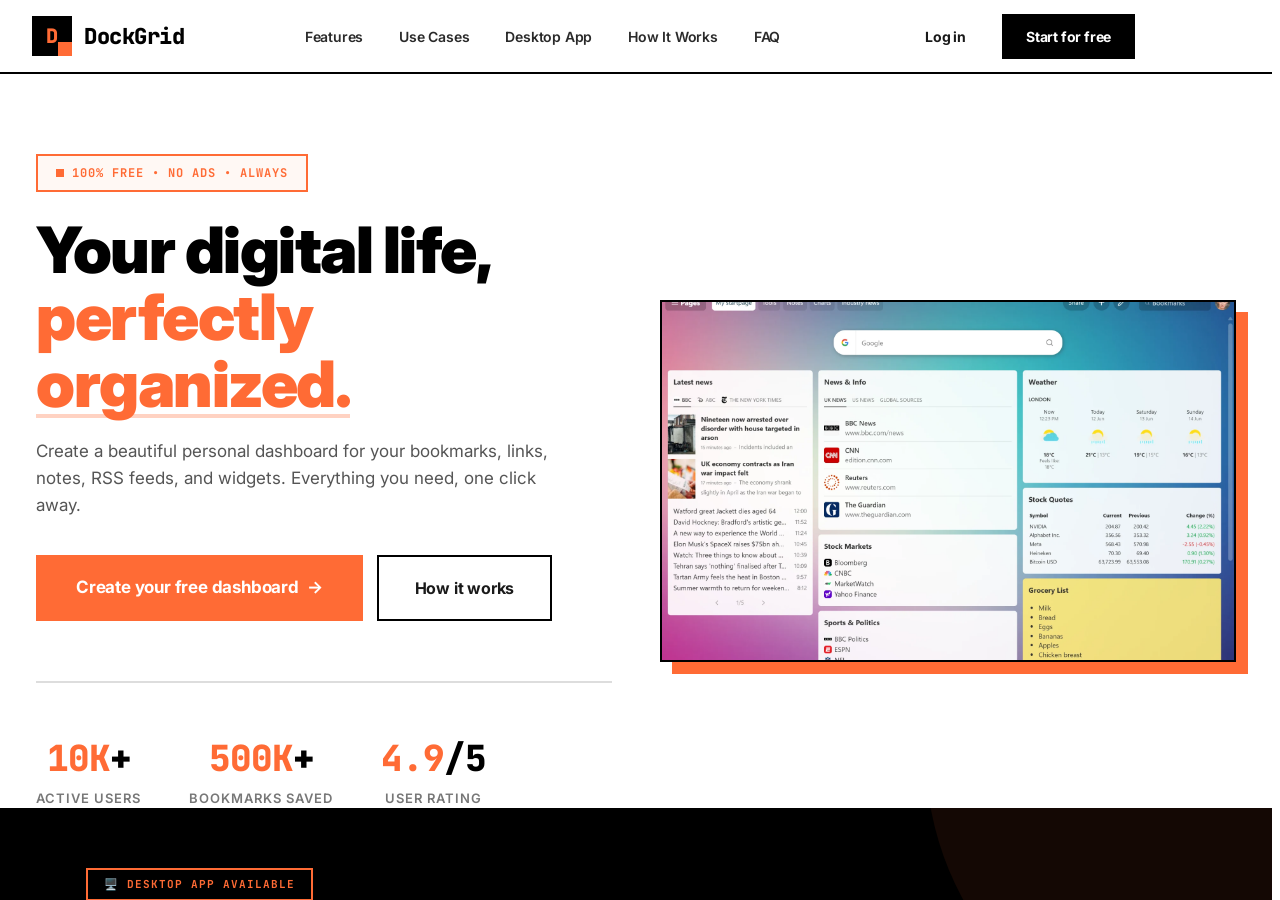
==== index.html @ c38bb8df "Create index.html" ====
<!DOCTYPE html>
<html class="history no-mobile no-touch-api no-touch can-hover fine-pointer device-type-mouse clipboard browser-chrome is-marketing-page" id="dockgrid" lang="en" style="--marketing-header-offset: 81px;">
<head>
    <meta charset="utf-8">
    <meta content="width=device-width, initial-scale=1, minimum-scale=1, maximum-scale=1, user-scalable=no" name="viewport">
    
    <!-- Primary Meta Tags -->
    <title>DockGrid - Personal Dashboard & Bookmark Manager | Your Digital Command Center</title>
    <meta name="title" content="DockGrid - Personal Dashboard & Bookmark Manager | Your Digital Command Center">
    <meta name="description" content="DockGrid helps you organize bookmarks, links, notes, RSS feeds, and widgets into a beautiful personal dashboard. Available on Web & Desktop. Your digital life, perfectly organized and always one click away.">
    <meta name="author" content="PIReactive">
    <meta name="keywords" content="start page, bookmark manager, new tab page, personal dashboard, link organizer, notes, RSS reader, widgets, productivity tools, browser homepage, desktop app, offline dashboard">
    <meta name="robots" content="index, follow">
    <meta name="language" content="English">
    <meta name="revisit-after" content="7 days">
    <meta name="generator" content="DockGrid by PIReactive">
    <link rel="canonical" href="https://dockgrid.app/">
    
    <!-- Open Graph / Facebook -->
    <meta property="og:type" content="website">
    <meta property="og:url" content="https://dockgrid.app/">
    <meta property="og:title" content="DockGrid - Personal Dashboard & Bookmark Manager">
    <meta property="og:description" content="Organize bookmarks, links, notes, and widgets into a beautiful personal dashboard. Available on Web & Desktop.">
    <meta property="og:image" content="assets/images/hero.webp">
    <meta property="og:image:width" content="1200">
    <meta property="og:image:height" content="630">
    <meta property="og:image:alt" content="DockGrid personalized dashboard with organized bookmarks, widgets, feeds, and notes">
    <meta property="og:locale" content="en_US">
    <meta property="og:site_name" content="DockGrid">
    
    <!-- Twitter -->
    <meta property="twitter:card" content="summary_large_image">
    <meta property="twitter:url" content="https://dockgrid.app/">
    <meta property="twitter:title" content="DockGrid - Personal Dashboard & Bookmark Manager">
    <meta property="twitter:description" content="Organize bookmarks, links, notes, and widgets into a beautiful personal dashboard. Available on Web & Desktop.">
    <meta property="twitter:image" content="assets/images/hero.webp">
    <meta property="twitter:image:alt" content="DockGrid personalized dashboard with organized bookmarks, widgets, feeds, and notes">
    <meta name="twitter:site" content="@dockgrid">
    <meta name="twitter:creator" content="@dockgrid">
    
    <!-- Favicon -->
    <link rel="icon" type="image/svg+xml" href="data:image/svg+xml,<svg xmlns='http://www.w3.org/2000/svg' viewBox='0 0 32 32'><rect width='32' height='32' rx='4' fill='%23ff6b35'/><text x='50%25' y='55%25' dominant-baseline='middle' text-anchor='middle' fill='white' font-size='18' font-weight='bold' font-family='system-ui'>D</text></svg>">
    <link rel="apple-touch-icon" sizes="180x180" href="data:image/svg+xml,<svg xmlns='http://www.w3.org/2000/svg' viewBox='0 0 180 180'><rect width='180' height='180' rx='24' fill='%23ff6b35'/><text x='50%25' y='55%25' dominant-baseline='middle' text-anchor='middle' fill='white' font-size='90' font-weight='bold' font-family='system-ui'>D</text></svg>">
    
    <!-- Theme Color -->
    <meta name="theme-color" content="#ff6b35">
    <meta name="msapplication-TileColor" content="#ff6b35">
    <meta name="application-name" content="DockGrid">
    
    <!-- Schema.org structured data -->
    <script type="application/ld+json">
    [
        {
            "@context": "https://schema.org",
            "@type": "Organization",
            "name": "DockGrid",
            "alternateName": "DockGrid App",
            "url": "https://dockgrid.app",
            "logo": "https://dockgrid.app/assets/images/logo.png",
            "description": "Personal dashboard and bookmark manager for organizing your digital life. Available on Web & Desktop.",
            "email": "hello@dockgrid.app",
            "founder": {
                "@type": "Person",
                "name": "PIReactive"
            },
            "sameAs": [
                "https://twitter.com/dockgrid",
                "https://facebook.com/dockgrid",
                "https://linkedin.com/company/dockgrid"
            ]
        },
        {
            "@context": "https://schema.org",
            "@type": "WebSite",
            "name": "DockGrid",
            "url": "https://dockgrid.app",
            "description": "Organize bookmarks, links, notes, and widgets into a beautiful personal dashboard.",
            "potentialAction": {
                "@type": "SearchAction",
                "target": "https://dockgrid.app/search?q={search_term_string}",
                "query-input": "required name=search_term_string"
            }
        },
        {
            "@context": "https://schema.org",
            "@type": "SoftwareApplication",
            "name": "DockGrid",
            "applicationCategory": "BrowserApplication",
            "operatingSystem": "Web, Windows, macOS, Linux",
            "description": "Personal dashboard and bookmark manager - Web & Desktop",
            "offers": {
                "@type": "Offer",
                "price": "0",
                "priceCurrency": "USD"
            }
        }
    ]
    </script>

    <style>
        /* ===== FONTS ===== */
        @import url('https://fonts.googleapis.com/css2?family=Inter:wght@300;400;500;600;700;800;900&family=JetBrains+Mono:wght@400;500;600;700&display=swap');

        /* ===== CSS RESET & VARIABLES ===== */
        *, *::before, *::after { box-sizing: border-box; margin: 0; padding: 0; }
        
        :root {
            --orange-500: #ff6b35;
            --orange-600: #e85d2c;
            --orange-700: #d44f20;
            --orange-400: #ff8c5a;
            --orange-300: #ffb088;
            --orange-100: #fff0e8;
            --orange-50: #fff8f4;
            --black-100: #000000;
            --black-90: #0a0a0a;
            --black-80: #1a1a1a;
            --black-70: #2a2a2a;
            --black-60: #3a3a3a;
            --black-50: #555555;
            --black-40: #777777;
            --black-30: #999999;
            --black-20: #bbbbbb;
            --black-10: #dddddd;
            --black-5: #f0f0f0;
            --white: #ffffff;
            --white-alpha-10: rgba(255,255,255,0.1);
            --white-alpha-50: rgba(255,255,255,0.5);
            --white-alpha-70: rgba(255,255,255,0.7);
            --white-alpha-80: rgba(255,255,255,0.8);
            --text-primary: #0a0a0a;
            --text-secondary: #555555;
            --text-tertiary: #777777;
            --bg-primary: #ffffff;
            --bg-secondary: #fafafa;
            --bg-warm: #fff8f4;
            --border-color: #e8e8e8;
            --shadow-sm: 0 1px 3px rgba(0,0,0,0.08);
            --shadow-md: 0 4px 16px rgba(0,0,0,0.1);
            --shadow-lg: 0 8px 32px rgba(0,0,0,0.12);
            --shadow-xl: 0 16px 48px rgba(0,0,0,0.15);
            --radius-sm: 0px;
            --radius-md: 0px;
            --radius-lg: 0px;
            --radius-xl: 0px;
            --font-sans: 'Inter', -apple-system, BlinkMacSystemFont, 'Segoe UI', system-ui, sans-serif;
            --font-mono: 'JetBrains Mono', 'SF Mono', 'Fira Code', monospace;
        }

        html {
            font-family: var(--font-sans);
            font-size: 16px;
            height: 100%;
            overflow: hidden;
            line-height: 1.5;
            -webkit-text-size-adjust: 100%;
            scroll-behavior: smooth;
            -webkit-font-smoothing: antialiased;
            -moz-osx-font-smoothing: grayscale;
        }

        body {
            height: 100%;
            overflow: hidden;
            background-color: var(--bg-primary);
            color: var(--text-primary);
        }

        a { text-decoration: none; cursor: pointer; color: inherit; }
        ul { list-style: none; padding: 0; }
        img { border-style: none; max-width: 100%; display: block; }
        button { cursor: pointer; font-family: inherit; border: none; }
        input { font-family: inherit; }

        /* ===== LAYOUT ===== */
        .app {
            height: 100%;
            min-height: 100%;
        }

        .app__background {
            position: fixed;
            top: 0; right: 0; bottom: 0; left: 0;
            z-index: 0;
            background-color: var(--bg-primary);
        }

        .app__main-layout {
            position: relative;
            height: 100vh;
            height: 100dvh;
            overflow-x: clip;
            overflow-y: auto;
            scrollbar-gutter: stable;
            z-index: 1;
        }

        .marketing-layout {
            display: flex;
            flex-direction: column;
            min-height: 100vh;
            min-height: 100dvh;
            width: 100%;
            max-width: 100vw;
            overflow-x: clip;
        }

        .marketing-layout__content {
            flex: 1;
        }

        /* ===== CUSTOM SCROLLBAR ===== */
        ::-webkit-scrollbar { width: 8px; }
        ::-webkit-scrollbar-track { background: transparent; }
        ::-webkit-scrollbar-thumb { background: #ccc; border-radius: 4px; }
        ::-webkit-scrollbar-thumb:hover { background: #999; }

        /* ===== SKIP LINK ===== */
        .skip-link {
            position: absolute;
            top: -100%;
            left: 50%;
            transform: translateX(-50%);
            z-index: 10000;
            padding: 14px 28px;
            background-color: var(--black-100);
            color: var(--white);
            font-weight: 600;
            font-size: 14px;
            text-decoration: none;
            transition: top 200ms ease-out;
        }
        .skip-link:focus { top: 0; outline: 3px solid var(--orange-500); outline-offset: 2px; }

        /* ===== HEADER ===== */
        .header {
            position: sticky;
            top: 0;
            z-index: 100;
            background-color: rgba(255,255,255,0.95);
            backdrop-filter: blur(20px);
            -webkit-backdrop-filter: blur(20px);
            border-bottom: 2px solid var(--black-100);
        }

        .header__container {
            display: flex;
            align-items: center;
            justify-content: space-between;
            max-width: 1280px;
            margin: 0 auto;
            padding: 0 32px;
            height: 72px;
        }

        .header__logo {
            display: flex;
            align-items: center;
            gap: 12px;
            font-weight: 800;
            font-size: 22px;
            color: var(--black-100);
            letter-spacing: -0.5px;
            font-family: var(--font-mono);
        }

        .header__logo-icon {
            width: 40px;
            height: 40px;
            background: var(--black-100);
            display: flex;
            align-items: center;
            justify-content: center;
            color: var(--orange-500);
            font-size: 20px;
            font-weight: 900;
            font-family: var(--font-mono);
            position: relative;
            overflow: hidden;
        }
        .header__logo-icon::after {
            content: '';
            position: absolute;
            bottom: 0;
            right: 0;
            width: 14px;
            height: 14px;
            background: var(--orange-500);
        }

        .header__nav {
            display: none;
            align-items: center;
            gap: 4px;
        }

        .header__nav-link {
            padding: 10px 16px;
            font-size: 14px;
            font-weight: 600;
            color: var(--black-70);
            text-decoration: none;
            transition: all 150ms ease-out;
            letter-spacing: -0.2px;
            position: relative;
        }
        .header__nav-link::after {
            content: '';
            position: absolute;
            bottom: 6px;
            left: 16px;
            right: 16px;
            height: 2px;
            background: var(--orange-500);
            transform: scaleX(0);
            transition: transform 200ms ease-out;
        }
        .header__nav-link:hover { color: var(--black-100); }
        .header__nav-link:hover::after { transform: scaleX(1); }

        .header__actions {
            display: none;
            align-items: center;
            gap: 12px;
        }

        .btn {
            display: inline-flex;
            align-items: center;
            justify-content: center;
            gap: 8px;
            padding: 12px 24px;
            font-size: 14px;
            font-weight: 700;
            text-decoration: none;
            cursor: pointer;
            transition: all 200ms ease-out;
            letter-spacing: -0.2px;
            font-family: var(--font-sans);
            position: relative;
            overflow: hidden;
        }

        .btn--ghost {
            color: var(--black-80);
            background: transparent;
        }
        .btn--ghost:hover {
            background: var(--black-5);
        }

        .btn--primary {
            color: var(--white);
            background: var(--black-100);
        }
        .btn--primary:hover {
            background: var(--orange-500);
            transform: translateY(-1px);
            box-shadow: 0 8px 24px rgba(255,107,53,0.3);
        }

        .btn--accent {
            color: var(--white);
            background: var(--orange-500);
            font-weight: 700;
        }
        .btn--accent:hover {
            background: var(--black-100);
            transform: translateY(-1px);
            box-shadow: 0 8px 24px rgba(0,0,0,0.2);
        }

        .btn--large {
            padding: 18px 36px;
            font-size: 16px;
        }

        .btn--xl {
            padding: 20px 40px;
            font-size: 17px;
        }

        /* Mobile Menu */
        .header__mobile-toggle {
            display: flex;
            align-items: center;
            justify-content: center;
            width: 44px;
            height: 44px;
            padding: 0;
            background: none;
            border: 2px solid var(--black-100);
            cursor: pointer;
            transition: all 150ms ease-out;
        }
        .header__mobile-toggle:hover {
            background: var(--black-100);
        }
        .header__mobile-toggle:hover .header__hamburger span {
            background: var(--white);
        }

        .header__hamburger {
            display: flex;
            flex-direction: column;
            gap: 5px;
            width: 22px;
        }
        .header__hamburger span {
            display: block;
            height: 2px;
            background-color: var(--black-100);
            transition: all 200ms ease-out;
        }

        .header__mobile-menu.open .header__hamburger span:nth-child(1) { transform: translateY(7px) rotate(45deg); }
        .header__mobile-menu.open .header__hamburger span:nth-child(2) { opacity: 0; }
        .header__mobile-menu.open .header__hamburger span:nth-child(3) { transform: translateY(-7px) rotate(-45deg); }

        .header__mobile-nav {
            display: none;
            position: fixed;
            top: 72px;
            left: 0;
            right: 0;
            bottom: 0;
            flex-direction: column;
            padding: 24px;
            background-color: var(--white);
            border-top: 2px solid var(--black-100);
            overflow-y: auto;
            z-index: 99;
            gap: 8px;
        }
        .header__mobile-menu.open .header__mobile-nav { display: flex; }

        .header__mobile-link {
            display: flex;
            align-items: center;
            padding: 16px 20px;
            font-size: 16px;
            font-weight: 600;
            color: var(--black-80);
            text-decoration: none;
            border: 2px solid transparent;
            transition: all 150ms ease-out;
        }
        .header__mobile-link:hover {
            border-color: var(--black-100);
            background: var(--black-5);
        }

        .header__mobile-actions {
            display: flex;
            flex-direction: column;
            gap: 10px;
            margin-top: 16px;
            padding-top: 16px;
            border-top: 2px solid var(--black-10);
        }

        /* ===== WELCOME BACK BANNER ===== */
        .welcome-banner {
            display: none;
            background: var(--black-100);
            color: var(--white);
            padding: 14px 24px;
            text-align: center;
            font-size: 14px;
            font-weight: 600;
            animation: slideDown 300ms ease-out;
            letter-spacing: -0.2px;
        }
        .welcome-banner.visible { display: block; }
        .welcome-banner .btn--sm {
            background: var(--orange-500);
            color: var(--white);
            padding: 8px 20px;
            font-size: 13px;
            font-weight: 700;
            margin-left: 12px;
            cursor: pointer;
            transition: all 150ms ease-out;
        }
        .welcome-banner .btn--sm:hover { background: var(--white); color: var(--black-100); }
        .welcome-banner .btn--dismiss {
            background: transparent;
            color: var(--white-alpha-50);
            margin-left: 8px;
            cursor: pointer;
            font-size: 16px;
            padding: 4px 8px;
        }
        .welcome-banner .btn--dismiss:hover { color: var(--white); }

        @keyframes slideDown {
            from { transform: translateY(-100%); opacity: 0; }
            to { transform: translateY(0); opacity: 1; }
        }

        /* ===== HERO SECTION ===== */
        .hero {
            padding: 80px 32px 0;
            background: var(--bg-primary);
            position: relative;
            overflow: hidden;
        }

        .hero__container {
            max-width: 1200px;
            margin: 0 auto;
            display: grid;
            grid-template-columns: 1fr;
            gap: 48px;
            align-items: center;
        }

        .hero__content {
            text-align: center;
        }

        .hero__badge {
            display: inline-flex;
            align-items: center;
            gap: 8px;
            padding: 8px 18px;
            margin-bottom: 24px;
            font-size: 12px;
            font-weight: 700;
            color: var(--orange-500);
            background: var(--orange-50);
            border: 2px solid var(--orange-500);
            letter-spacing: 1px;
            text-transform: uppercase;
            font-family: var(--font-mono);
        }

        .hero__badge-dot {
            width: 8px;
            height: 8px;
            background: var(--orange-500);
            animation: pulse 2s infinite;
        }
        @keyframes pulse {
            0%, 100% { opacity: 1; }
            50% { opacity: 0.3; }
        }

        .hero__title {
            font-size: 44px;
            font-weight: 900;
            line-height: 1.05;
            color: var(--black-100);
            letter-spacing: -1.5px;
            margin-bottom: 20px;
        }

        .hero__title-highlight {
            color: var(--orange-500);
            position: relative;
        }
        .hero__title-highlight::after {
            content: '';
            position: absolute;
            bottom: 4px;
            left: 0;
            right: 0;
            height: 4px;
            background: var(--orange-500);
            opacity: 0.3;
        }

        .hero__subtitle {
            font-size: 17px;
            line-height: 1.6;
            color: var(--black-50);
            margin-bottom: 36px;
            max-width: 540px;
            margin-left: auto;
            margin-right: auto;
            font-weight: 400;
        }

        .hero__actions {
            display: flex;
            flex-wrap: wrap;
            justify-content: center;
            gap: 14px;
            margin-bottom: 60px;
        }

        .hero__image-wrapper {
            position: relative;
            width: 100%;
            overflow: hidden;
            border: 2px solid var(--black-100);
            box-shadow: 12px 12px 0px var(--orange-500);
            transition: all 300ms ease-out;
        }
        .hero__image-wrapper:hover {
            box-shadow: 16px 16px 0px var(--black-100);
        }

        .hero__image {
            width: 100%;
            height: auto;
            display: block;
            aspect-ratio: 16/10;
            object-fit: cover;
            background: #f5f5f5;
        }

        .hero__stats {
            display: flex;
            flex-wrap: wrap;
            justify-content: center;
            gap: 48px;
            padding: 48px 0 0;
            border-top: 2px solid var(--black-10);
            margin-top: 48px;
        }

        .hero__stat {
            text-align: center;
        }
        .hero__stat-value {
            font-size: 36px;
            font-weight: 900;
            color: var(--black-100);
            letter-spacing: -1px;
            font-family: var(--font-mono);
        }
        .hero__stat-value span {
            color: var(--orange-500);
        }
        .hero__stat-label {
            font-size: 13px;
            color: var(--black-40);
            font-weight: 600;
            text-transform: uppercase;
            letter-spacing: 1px;
            margin-top: 4px;
        }

        /* ===== DESKTOP APP SECTION ===== */
        .desktop-app {
            padding: 60px 32px;
            background: var(--black-100);
            color: var(--white);
            position: relative;
            overflow: hidden;
        }
        .desktop-app::before {
            content: '';
            position: absolute;
            top: -50%;
            right: -20%;
            width: 600px;
            height: 600px;
            background: var(--orange-500);
            opacity: 0.08;
            border-radius: 50%;
            pointer-events: none;
        }

        .desktop-app__container {
            max-width: 1100px;
            margin: 0 auto;
            display: grid;
            grid-template-columns: 1fr;
            gap: 48px;
            align-items: center;
            position: relative;
            z-index: 1;
        }

        .desktop-app__content {
            text-align: center;
        }

        .desktop-app__badge {
            display: inline-flex;
            align-items: center;
            gap: 8px;
            padding: 6px 16px;
            margin-bottom: 20px;
            font-size: 11px;
            font-weight: 700;
            color: var(--orange-500);
            border: 2px solid var(--orange-500);
            letter-spacing: 1px;
            text-transform: uppercase;
            font-family: var(--font-mono);
        }

        .desktop-app__title {
            font-size: 32px;
            font-weight: 900;
            line-height: 1.1;
            letter-spacing: -1px;
            margin-bottom: 16px;
        }
        .desktop-app__title span {
            color: var(--orange-500);
        }

        .desktop-app__text {
            font-size: 16px;
            line-height: 1.6;
            color: var(--white-alpha-70);
            margin-bottom: 28px;
            max-width: 480px;
            margin-left: auto;
            margin-right: auto;
        }

        .desktop-app__features {
            display: flex;
            flex-wrap: wrap;
            justify-content: center;
            gap: 12px;
            margin-bottom: 28px;
        }

        .desktop-app__feature-tag {
            padding: 8px 16px;
            font-size: 12px;
            font-weight: 600;
            border: 1px solid var(--white-alpha-50);
            color: var(--white-alpha-80);
            font-family: var(--font-mono);
            letter-spacing: -0.2px;
            transition: all 150ms ease-out;
        }
        .desktop-app__feature-tag:hover {
            border-color: var(--orange-500);
            color: var(--orange-500);
            background: rgba(255,107,53,0.1);
        }

        .desktop-app__platforms {
            display: flex;
            flex-wrap: wrap;
            justify-content: center;
            gap: 16px;
            margin-bottom: 28px;
        }

        .desktop-app__platform {
            display: flex;
            align-items: center;
            gap: 8px;
            padding: 10px 20px;
            border: 1px solid var(--white-alpha-50);
            font-size: 13px;
            font-weight: 600;
            color: var(--white);
            transition: all 150ms ease-out;
            cursor: pointer;
        }
        .desktop-app__platform:hover {
            border-color: var(--orange-500);
            background: var(--orange-500);
            color: var(--white);
        }
        .desktop-app__platform-icon {
            font-size: 18px;
        }

        .desktop-app__visual {
            display: flex;
            align-items: center;
            justify-content: center;
        }

        .desktop-app__mockup {
            width: 100%;
            max-width: 480px;
            border: 2px solid var(--white-alpha-50);
            padding: 16px;
            background: rgba(255,255,255,0.03);
            position: relative;
        }
        .desktop-app__mockup::after {
            content: '';
            position: absolute;
            bottom: -8px;
            right: -8px;
            width: 100%;
            height: 100%;
            border: 2px solid var(--orange-500);
            z-index: -1;
            pointer-events: none;
        }

        .desktop-app__mockup-inner {
            background: rgba(255,255,255,0.05);
            padding: 20px;
            display: grid;
            grid-template-columns: repeat(3, 1fr);
            gap: 8px;
        }

        .desktop-app__mockup-widget {
            background: rgba(255,255,255,0.08);
            padding: 12px;
        }
        .desktop-app__mockup-line {
            height: 4px;
            background: rgba(255,255,255,0.2);
            margin-bottom: 8px;
        }
        .desktop-app__mockup-line:last-child { margin-bottom: 0; }
        .desktop-app__mockup-line--short { width: 60%; }
        .desktop-app__mockup-line--orange { background: var(--orange-500); width: 40%; }

        /* ===== BENEFITS SECTION ===== */
        .benefits {
            padding: 100px 32px;
            background: var(--bg-primary);
        }

        .benefits__container {
            max-width: 1200px;
            margin: 0 auto;
        }

        .section-header {
            text-align: center;
            margin-bottom: 64px;
        }

        .section-header__badge {
            display: inline-flex;
            align-items: center;
            padding: 6px 16px;
            margin-bottom: 20px;
            font-size: 11px;
            font-weight: 700;
            color: var(--orange-500);
            border: 2px solid var(--orange-500);
            letter-spacing: 1px;
            text-transform: uppercase;
            font-family: var(--font-mono);
        }

        .section-header__title {
            font-size: 36px;
            font-weight: 900;
            color: var(--black-100);
            letter-spacing: -1px;
            margin-bottom: 16px;
        }
        .section-header__title span {
            color: var(--orange-500);
        }

        .section-header__subtitle {
            font-size: 16px;
            color: var(--black-50);
            max-width: 500px;
            margin: 0 auto;
            line-height: 1.6;
        }

        .benefits__grid {
            display: grid;
            grid-template-columns: 1fr;
            gap: 2px;
            background: var(--black-10);
            border: 2px solid var(--black-100);
        }

        .benefit-card {
            background: var(--white);
            padding: 36px 28px;
            transition: all 200ms ease-out;
            position: relative;
        }
        .benefit-card:hover {
            background: var(--orange-50);
        }
        .benefit-card::before {
            content: '';
            position: absolute;
            left: 0;
            top: 0;
            bottom: 0;
            width: 3px;
            background: var(--orange-500);
            transform: scaleY(0);
            transition: transform 200ms ease-out;
        }
        .benefit-card:hover::before {
            transform: scaleY(1);
        }

        .benefit-card__icon {
            font-size: 32px;
            margin-bottom: 16px;
        }

        .benefit-card__title {
            font-size: 18px;
            font-weight: 800;
            color: var(--black-100);
            margin-bottom: 8px;
            letter-spacing: -0.3px;
        }

        .benefit-card__text {
            font-size: 14px;
            color: var(--black-50);
            line-height: 1.6;
        }

        /* ===== USE CASES COLLAGE ===== */
        .use-cases {
            padding: 100px 32px;
            background: var(--bg-secondary);
            border-top: 2px solid var(--black-100);
            border-bottom: 2px solid var(--black-100);
        }

        .use-cases__container {
            max-width: 1200px;
            margin: 0 auto;
        }

        .use-cases__collage {
            display: grid;
            grid-template-columns: 1fr;
            gap: 4px;
            margin-top: 48px;
        }

        .use-case-card {
            position: relative;
            overflow: hidden;
            border: 2px solid var(--black-100);
            cursor: pointer;
            transition: all 250ms ease-out;
            background: var(--black-100);
            min-height: 240px;
        }
        .use-case-card:hover {
            transform: translateY(-4px);
            box-shadow: 12px 12px 0px var(--orange-500);
        }

        .use-case-card__image {
            width: 100%;
            height: 100%;
            object-fit: cover;
            display: block;
            min-height: 240px;
            background: #e0e0e0;
            transition: all 300ms ease-out;
        }
        .use-case-card:hover .use-case-card__image {
            transform: scale(1.05);
            opacity: 0.8;
        }

        .use-case-card__overlay {
            position: absolute;
            bottom: 0;
            left: 0;
            right: 0;
            padding: 24px;
            background: linear-gradient(transparent, rgba(0,0,0,0.9));
            color: var(--white);
        }

        .use-case-card__label {
            font-size: 11px;
            font-weight: 700;
            text-transform: uppercase;
            letter-spacing: 1px;
            color: var(--orange-500);
            font-family: var(--font-mono);
            margin-bottom: 6px;
        }

        .use-case-card__title {
            font-size: 20px;
            font-weight: 800;
            letter-spacing: -0.3px;
            margin-bottom: 4px;
        }

        .use-case-card__desc {
            font-size: 13px;
            color: var(--white-alpha-70);
            line-height: 1.4;
        }

        /* ===== HOW IT WORKS ===== */
        .how {
            padding: 100px 32px;
            background: var(--white);
        }

        .how__steps {
            display: grid;
            grid-template-columns: 1fr;
            gap: 2px;
            background: var(--black-10);
            border: 2px solid var(--black-100);
            max-width: 1000px;
            margin: 48px auto 0;
        }

        .how-step {
            background: var(--white);
            padding: 40px 32px;
            display: flex;
            gap: 24px;
            align-items: flex-start;
            transition: all 200ms ease-out;
        }
        .how-step:hover {
            background: var(--black-100);
            color: var(--white);
        }
        .how-step:hover .how-step__number {
            background: var(--orange-500);
            color: var(--white);
        }
        .how-step:hover .how-step__title {
            color: var(--white);
        }
        .how-step:hover .how-step__text {
            color: var(--white-alpha-70);
        }

        .how-step__number {
            flex-shrink: 0;
            width: 48px;
            height: 48px;
            display: flex;
            align-items: center;
            justify-content: center;
            font-size: 20px;
            font-weight: 900;
            background: var(--black-100);
            color: var(--orange-500);
            font-family: var(--font-mono);
            transition: all 200ms ease-out;
        }

        .how-step__content {
            flex: 1;
        }

        .how-step__title {
            font-size: 20px;
            font-weight: 800;
            color: var(--black-100);
            margin-bottom: 8px;
            letter-spacing: -0.3px;
            transition: color 200ms ease-out;
        }

        .how-step__text {
            font-size: 15px;
            color: var(--black-50);
            line-height: 1.6;
            transition: color 200ms ease-out;
        }

        /* ===== TESTIMONIALS ===== */
        .testimonials {
            padding: 100px 32px;
            background: var(--orange-50);
            border-top: 2px solid var(--black-100);
        }

        .testimonial-slider {
            max-width: 700px;
            margin: 48px auto 0;
            position: relative;
        }

        .testimonial-slide {
            display: none;
            text-align: center;
            animation: fadeSlideIn 400ms ease-out;
        }
        .testimonial-slide.active {
            display: block;
        }

        @keyframes fadeSlideIn {
            from { opacity: 0; transform: translateY(16px); }
            to { opacity: 1; transform: translateY(0); }
        }

        .testimonial-slide__quote {
            font-size: 20px;
            font-weight: 500;
            line-height: 1.6;
            color: var(--black-90);
            margin-bottom: 24px;
            font-style: italic;
            letter-spacing: -0.3px;
        }

        .testimonial-slide__author {
            display: flex;
            align-items: center;
            justify-content: center;
            gap: 14px;
        }

        .testimonial-slide__avatar {
            width: 52px;
            height: 52px;
            border: 2px solid var(--black-100);
            display: flex;
            align-items: center;
            justify-content: center;
            font-size: 22px;
            font-weight: 900;
            background: var(--black-100);
            color: var(--orange-500);
            font-family: var(--font-mono);
        }

        .testimonial-slide__info {
            text-align: left;
        }
        .testimonial-slide__name {
            font-size: 16px;
            font-weight: 700;
            color: var(--black-100);
        }
        .testimonial-slide__role {
            font-size: 12px;
            color: var(--black-50);
            font-weight: 500;
        }

        .testimonial-nav {
            display: flex;
            justify-content: center;
            align-items: center;
            gap: 20px;
            margin-top: 36px;
        }

        .testimonial-nav__arrow {
            width: 44px;
            height: 44px;
            display: flex;
            align-items: center;
            justify-content: center;
            border: 2px solid var(--black-100);
            background: var(--white);
            cursor: pointer;
            font-size: 18px;
            font-weight: 700;
            transition: all 150ms ease-out;
            color: var(--black-100);
        }
        .testimonial-nav__arrow:hover {
            background: var(--black-100);
            color: var(--orange-500);
        }

        .testimonial-nav__dots {
            display: flex;
            gap: 8px;
        }

        .testimonial-nav__dot {
            width: 12px;
            height: 12px;
            border: 2px solid var(--black-100);
            background: transparent;
            cursor: pointer;
            transition: all 150ms ease-out;
            padding: 0;
        }
        .testimonial-nav__dot.active {
            background: var(--orange-500);
            border-color: var(--orange-500);
        }

        /* ===== CTA SECTION ===== */
        .cta-section {
            padding: 100px 32px;
            background: var(--black-100);
            text-align: center;
            color: var(--white);
            position: relative;
            overflow: hidden;
        }
        .cta-section::before {
            content: '';
            position: absolute;
            bottom: -30%;
            left: -10%;
            width: 500px;
            height: 500px;
            background: var(--orange-500);
            opacity: 0.1;
            border-radius: 50%;
            pointer-events: none;
        }

        .cta-section__container {
            position: relative;
            z-index: 1;
            max-width: 600px;
            margin: 0 auto;
        }

        .cta-section__title {
            font-size: 40px;
            font-weight: 900;
            letter-spacing: -1.5px;
            margin-bottom: 16px;
        }
        .cta-section__title span {
            color: var(--orange-500);
        }

        .cta-section__text {
            font-size: 17px;
            color: var(--white-alpha-70);
            margin-bottom: 36px;
            line-height: 1.6;
        }

        .cta-section__buttons {
            display: flex;
            flex-wrap: wrap;
            justify-content: center;
            gap: 14px;
        }

        .btn--white {
            background: var(--white);
            color: var(--black-100);
            font-weight: 700;
        }
        .btn--white:hover {
            background: var(--orange-500);
            color: var(--white);
        }

        .btn--outline-white {
            background: transparent;
            color: var(--white);
            border: 2px solid var(--white);
        }
        .btn--outline-white:hover {
            background: var(--white);
            color: var(--black-100);
        }

        /* ===== FAQ ===== */
        .faq {
            padding: 100px 32px;
            background: var(--white);
        }

        .faq__list {
            max-width: 760px;
            margin: 48px auto 0;
            border-top: 2px solid var(--black-100);
        }

        .faq__item {
            border-bottom: 2px solid var(--black-10);
        }

        .faq__summary {
            display: flex;
            gap: 16px;
            align-items: center;
            justify-content: space-between;
            padding: 24px 0;
            cursor: pointer;
            list-style: none;
            user-select: none;
            font-size: 17px;
            font-weight: 700;
            color: var(--black-100);
            letter-spacing: -0.3px;
            transition: color 150ms ease-out;
        }
        .faq__summary:hover {
            color: var(--orange-500);
        }
        .faq__summary::-webkit-details-marker { display: none; }

        .faq__chevron {
            flex-shrink: 0;
            width: 12px;
            height: 12px;
            border-right: 3px solid var(--black-100);
            border-bottom: 3px solid var(--black-100);
            transform: rotate(45deg);
            transition: transform 200ms ease-out;
        }
        .faq__item[open] .faq__chevron {
            transform: rotate(-135deg);
        }

        .faq__answer {
            padding: 0 0 24px;
            font-size: 15px;
            color: var(--black-50);
            line-height: 1.7;
        }

        /* ===== FOOTER ===== */
        .footer {
            background: var(--black-100);
            color: var(--white);
            border-top: 2px solid var(--orange-500);
        }

        .footer__container {
            max-width: 1200px;
            margin: 0 auto;
            padding: 60px 32px 40px;
            display: grid;
            grid-template-columns: 1fr;
            gap: 48px;
        }

        .footer__brand {
            font-size: 20px;
            font-weight: 800;
            font-family: var(--font-mono);
            display: flex;
            align-items: center;
            gap: 10px;
        }
        .footer__brand-icon {
            width: 32px;
            height: 32px;
            background: var(--orange-500);
            display: flex;
            align-items: center;
            justify-content: center;
            color: var(--black-100);
            font-weight: 900;
            font-size: 16px;
        }

        .footer__links {
            display: grid;
            grid-template-columns: repeat(2, 1fr);
            gap: 32px;
        }

        .footer__col-title {
            font-size: 11px;
            font-weight: 700;
            text-transform: uppercase;
            letter-spacing: 1px;
            color: var(--orange-500);
            margin-bottom: 16px;
            font-family: var(--font-mono);
        }

        .footer__link {
            display: block;
            font-size: 14px;
            color: var(--white-alpha-70);
            text-decoration: none;
            padding: 6px 0;
            transition: color 150ms ease-out;
            font-weight: 500;
        }
        .footer__link:hover {
            color: var(--orange-500);
        }

        .footer__bottom {
            border-top: 1px solid rgba(255,255,255,0.1);
            padding: 24px 32px;
            text-align: center;
            font-size: 12px;
            color: var(--white-alpha-50);
            max-width: 1200px;
            margin: 0 auto;
        }

        /* ===== TOAST ===== */
        .toast-container {
            position: fixed;
            top: 20px;
            right: 20px;
            z-index: 9999;
            display: flex;
            flex-direction: column;
            gap: 8px;
        }
        .toast {
            padding: 14px 20px;
            background: var(--black-100);
            color: var(--white);
            font-size: 14px;
            font-weight: 600;
            border: 2px solid var(--orange-500);
            animation: toastIn 300ms ease-out;
            min-width: 280px;
            letter-spacing: -0.2px;
        }
        @keyframes toastIn {
            from { opacity: 0; transform: translateX(100%); }
            to { opacity: 1; transform: translateX(0); }
        }
        @keyframes toastOut {
            from { opacity: 1; transform: translateX(0); }
            to { opacity: 0; transform: translateX(100%); }
        }

        /* ===== RESPONSIVE ===== */
        @media (min-width: 640px) {
            .hero__title { font-size: 52px; }
            .benefits__grid { grid-template-columns: repeat(2, 1fr); }
            .how__steps { grid-template-columns: repeat(2, 1fr); }
            .footer__container { grid-template-columns: 1fr 2fr; }
            .footer__links { grid-template-columns: repeat(3, 1fr); }
            .desktop-app__title { font-size: 36px; }
        }

        @media (min-width: 768px) {
            .hero__container { grid-template-columns: 1fr 1fr; }
            .hero__content { text-align: left; }
            .hero__subtitle { margin-left: 0; margin-right: 0; }
            .hero__actions { justify-content: flex-start; }
            .hero__stats { justify-content: flex-start; }
            .use-cases__collage {
                grid-template-columns: 1.5fr 1fr;
                grid-template-rows: auto auto;
            }
            .use-case-card:nth-child(1) { grid-row: span 2; }
            .desktop-app__container { grid-template-columns: 1fr 1fr; }
            .desktop-app__content { text-align: left; }
            .desktop-app__text { margin-left: 0; margin-right: 0; }
            .desktop-app__features { justify-content: flex-start; }
            .desktop-app__platforms { justify-content: flex-start; }
            .benefits__grid { grid-template-columns: repeat(4, 1fr); }
            .section-header__title { font-size: 44px; }
        }

        @media (min-width: 1024px) {
            .header__nav { display: flex; }
            .header__actions { display: flex; }
            .header__mobile-toggle { display: none; }
            .hero__title { font-size: 64px; }
            .hero__image-wrapper { margin-right: -40px; }
            .desktop-app__title { font-size: 42px; }
            .use-cases__collage {
                grid-template-columns: 1.8fr 1fr 1fr;
                grid-template-rows: 280px 280px;
            }
            .use-case-card:nth-child(1) { grid-column: 1; grid-row: 1 / 3; }
            .use-case-card:nth-child(2) { grid-column: 2; grid-row: 1; }
            .use-case-card:nth-child(3) { grid-column: 3; grid-row: 1; }
            .use-case-card:nth-child(4) { grid-column: 2 / 4; grid-row: 2; }
            .benefits__grid { grid-template-columns: repeat(4, 1fr); }
            .footer__links { grid-template-columns: repeat(4, 1fr); }
        }
    </style>
</head>

<body class="not-logged-in is-marketing-page">
    <div id="app" class="app">
        <span class="app__background"></span>
        
        <div class="app__main-layout">
            <!-- Toast Container -->
            <div class="toast-container" id="toastContainer"></div>

            <div class="marketing-layout">
                <!-- Skip Link -->
                <a href="#main-content" class="skip-link">Skip to main content</a>

                <!-- Welcome Back Banner -->
                <div class="welcome-banner" id="welcomeBanner">
                    👋 Welcome back! 
                    <button class="btn--sm" onclick="goToDashboard()">Go to Dashboard</button>
                    <button class="btn--dismiss" onclick="dismissBanner()">✕</button>
                </div>

                <!-- Header -->
                <header class="header" role="banner">
                    <div class="header__container">
                        <a href="/" class="header__logo" aria-label="DockGrid">
                            <div class="header__logo-icon">D</div>
                            DockGrid
                        </a>

                        <nav class="header__nav" aria-label="Main navigation">
                            <a href="#features" class="header__nav-link">Features</a>
                            <a href="#use-cases" class="header__nav-link">Use Cases</a>
                            <a href="#desktop" class="header__nav-link">Desktop App</a>
                            <a href="#how" class="header__nav-link">How It Works</a>
                            <a href="#faq" class="header__nav-link">FAQ</a>
                        </nav>

                        <div class="header__actions">
                            <a href="sign.html?q=sign-in" class="btn btn--ghost">Log in</a>
                            <a href="sign.html?q=sign-up" class="btn btn--primary">Start for free</a>
                        </div>

                        <!-- Mobile Menu -->
                        <div class="header__mobile-menu" id="mobileMenu">
                            <button class="header__mobile-toggle" onclick="toggleMobileMenu()" aria-label="Toggle menu">
                                <span class="header__hamburger"><span></span><span></span><span></span></span>
                            </button>
                            <nav class="header__mobile-nav">
                                <a href="#features" class="header__mobile-link" onclick="closeMobileMenu()">Features</a>
                                <a href="#use-cases" class="header__mobile-link" onclick="closeMobileMenu()">Use Cases</a>
                                <a href="#desktop" class="header__mobile-link" onclick="closeMobileMenu()">Desktop App</a>
                                <a href="#how" class="header__mobile-link" onclick="closeMobileMenu()">How It Works</a>
                                <a href="#faq" class="header__mobile-link" onclick="closeMobileMenu()">FAQ</a>
                                <div class="header__mobile-actions">
                                    <a href="sign.html?q=sign-up" class="btn btn--primary" style="width:100%;justify-content:center;">Start for free</a>
                                    <a href="sign.html?q=sign-in" class="btn btn--ghost" style="width:100%;justify-content:center;border:2px solid var(--black-100);">Log in</a>
                                </div>
                            </nav>
                        </div>
                    </div>
                </header>

                <!-- Main Content -->
                <main id="main-content" class="marketing-layout__content" role="main">
                    
                    <!-- Hero Section -->
                    <section class="hero" aria-labelledby="hero-title">
                        <div class="hero__container">
                            <div class="hero__content">
                                <div class="hero__badge">
                                    <span class="hero__badge-dot"></span>
                                    100% Free • No Ads • Always
                                </div>
                                
                                <h1 id="hero-title" class="hero__title">
                                    Your digital life,<br>
                                    <span class="hero__title-highlight">perfectly organized.</span>
                                </h1>
                                
                                <p class="hero__subtitle">
                                    Create a beautiful personal dashboard for your bookmarks, links, notes, 
                                    RSS feeds, and widgets. Everything you need, one click away.
                                </p>
                                
                                <div class="hero__actions">
                                    <a href="sign.html?q=sign-up" class="btn btn--accent btn--xl">
                                        Create your free dashboard
                                        <span>→</span>
                                    </a>
                                    <a href="#how" class="btn btn--ghost btn--large" style="border:2px solid var(--black-100);">
                                        How it works
                                    </a>
                                </div>

                                <div class="hero__stats">
                                    <div class="hero__stat">
                                        <div class="hero__stat-value"><span>10K</span>+</div>
                                        <div class="hero__stat-label">Active Users</div>
                                    </div>
                                    <div class="hero__stat">
                                        <div class="hero__stat-value"><span>500K</span>+</div>
                                        <div class="hero__stat-label">Bookmarks Saved</div>
                                    </div>
                                    <div class="hero__stat">
                                        <div class="hero__stat-value"><span>4.9</span>/5</div>
                                        <div class="hero__stat-label">User Rating</div>
                                    </div>
                                </div>
                            </div>

                            <div class="hero__image-wrapper">
                                <img 
                                    src="assets/images/hero.webp" 
                                    alt="DockGrid dashboard - Beautifully organized bookmarks, widgets, notes, and RSS feeds in one clean interface" 
                                    class="hero__image"
                                    loading="eager"
                                    fetchpriority="high"
                                    width="900"
                                    height="562"
                                    onerror="this.style.background='linear-gradient(135deg, #1a1a1a, #ff6b35)'; this.style.minHeight='400px'; this.alt='DockGrid Dashboard Preview';"
                                >
                            </div>
                        </div>
                    </section>

                    <!-- Desktop App Section -->
                    <section class="desktop-app" id="desktop" aria-labelledby="desktop-title">
                        <div class="desktop-app__container">
                            <div class="desktop-app__content">
                                <div class="desktop-app__badge">🖥️ Desktop App Available</div>
                                <h2 id="desktop-title" class="desktop-app__title">
                                    DockGrid on your <span>desktop.</span><br>
                                    Work offline. Stay organized.
                                </h2>
                                <p class="desktop-app__text">
                                    Download the DockGrid desktop app and access your dashboard directly from your computer. 
                                    Add data, organize work, and manage everything locally — no internet required. 
                                    Syncs seamlessly when you're back online.
                                </p>
                                <div class="desktop-app__features">
                                    <span class="desktop-app__feature-tag">⚡ Offline Mode</span>
                                    <span class="desktop-app__feature-tag">📂 Local Storage</span>
                                    <span class="desktop-app__feature-tag">🔄 Auto Sync</span>
                                    <span class="desktop-app__feature-tag">🔒 Private & Secure</span>
                                </div>
                                <div class="desktop-app__platforms">
                                    <div class="desktop-app__platform">
                                        <span class="desktop-app__platform-icon">🪟</span> Windows
                                    </div>
                                    <div class="desktop-app__platform">
                                        <span class="desktop-app__platform-icon">🍎</span> macOS
                                    </div>
                                    <div class="desktop-app__platform">
                                        <span class="desktop-app__platform-icon">🐧</span> Linux
                                    </div>
                                </div>
                                <a href="#" class="btn btn--accent btn--large" style="display:inline-flex;">
                                    Download DockGrid Desktop
                                    <span>↓</span>
                                </a>
                            </div>
                            <div class="desktop-app__visual">
                                <div class="desktop-app__mockup">
                                    <div class="desktop-app__mockup-inner">
                                        <div class="desktop-app__mockup-widget" style="grid-column:span 3;">
                                            <div class="desktop-app__mockup-line" style="width:30%;"></div>
                                        </div>
                                        <div class="desktop-app__mockup-widget">
                                            <div class="desktop-app__mockup-line desktop-app__mockup-line--orange"></div>
                                            <div class="desktop-app__mockup-line desktop-app__mockup-line--short"></div>
                                            <div class="desktop-app__mockup-line" style="width:70%;"></div>
                                        </div>
                                        <div class="desktop-app__mockup-widget">
                                            <div class="desktop-app__mockup-line" style="width:50%;"></div>
                                            <div class="desktop-app__mockup-line desktop-app__mockup-line--short"></div>
                                        </div>
                                        <div class="desktop-app__mockup-widget">
                                            <div class="desktop-app__mockup-line desktop-app__mockup-line--orange"></div>
                                            <div class="desktop-app__mockup-line" style="width:55%;"></div>
                                        </div>
                                    </div>
                                </div>
                            </div>
                        </div>
                    </section>

                    <!-- Benefits Section -->
                    <section class="benefits" id="features" aria-labelledby="benefits-title">
                        <div class="benefits__container">
                            <div class="section-header">
                                <div class="section-header__badge">Why DockGrid?</div>
                                <h2 id="benefits-title" class="section-header__title">
                                    Less chaos. <span>More clarity.</span>
                                </h2>
                                <p class="section-header__subtitle">
                                    Stop searching through endless bookmarks and tabs. 
                                    One beautiful dashboard for everything.
                                </p>
                            </div>
                            <div class="benefits__grid">
                                <div class="benefit-card">
                                    <div class="benefit-card__icon">🗂️</div>
                                    <h3 class="benefit-card__title">Smart Bookmarks</h3>
                                    <p class="benefit-card__text">Organize links with folders, tags, and auto-fetched favicons. Broken link detection built in.</p>
                                </div>
                                <div class="benefit-card">
                                    <div class="benefit-card__icon">📝</div>
                                    <h3 class="benefit-card__title">Rich Notes</h3>
                                    <p class="benefit-card__text">Sticky notes, to-do lists, and kanban boards right on your dashboard.</p>
                                </div>
                                <div class="benefit-card">
                                    <div class="benefit-card__icon">📰</div>
                                    <h3 class="benefit-card__title">RSS & Feeds</h3>
                                    <p class="benefit-card__text">Follow blogs, news, YouTube channels. All your content aggregated beautifully.</p>
                                </div>
                                <div class="benefit-card">
                                    <div class="benefit-card__icon">🎨</div>
                                    <h3 class="benefit-card__title">Custom Themes</h3>
                                    <p class="benefit-card__text">Dark mode, custom backgrounds, fonts, and layouts. Make it truly yours.</p>
                                </div>
                                <div class="benefit-card">
                                    <div class="benefit-card__icon">🔍</div>
                                    <h3 class="benefit-card__title">Smart Search</h3>
                                    <p class="benefit-card__text">Multi-engine search. Google, YouTube, Amazon — search anything from one bar.</p>
                                </div>
                                <div class="benefit-card">
                                    <div class="benefit-card__icon">☁️</div>
                                    <h3 class="benefit-card__title">Cloud & Local Sync</h3>
                                    <p class="benefit-card__text">Access anywhere. Web, desktop, mobile. Always in sync, always available.</p>
                                </div>
                                <div class="benefit-card">
                                    <div class="benefit-card__icon">🔒</div>
                                    <h3 class="benefit-card__title">Private & Secure</h3>
                                    <p class="benefit-card__text">Your data is yours. No ads, no tracking, no selling. End-to-end encryption.</p>
                                </div>
                                <div class="benefit-card">
                                    <div class="benefit-card__icon">⚡</div>
                                    <h3 class="benefit-card__title">Lightning Fast</h3>
                                    <p class="benefit-card__text">Optimized for speed. Loads instantly even with thousands of bookmarks.</p>
                                </div>
                            </div>
                        </div>
                    </section>

                    <!-- Use Cases Collage -->
                    <section class="use-cases" id="use-cases" aria-labelledby="use-cases-title">
                        <div class="use-cases__container">
                            <div class="section-header">
                                <div class="section-header__badge">Use Cases</div>
                                <h2 id="use-cases-title" class="section-header__title">
                                    How people <span>use DockGrid</span>
                                </h2>
                                <p class="section-header__subtitle">
                                    From personal dashboards to team command centers. DockGrid adapts to you.
                                </p>
                            </div>
                            <div class="use-cases__collage">
                                <!-- Personal Dashboard - Large -->
                                <div class="use-case-card" onclick="window.location.href='sign.html?q=sign-up'">
                                    <img src="assets/images/1.webp" alt="Personal browser start page with organized bookmarks and daily tools" class="use-case-card__image" loading="lazy" onerror="this.style.background='linear-gradient(135deg, #2a2a2a, #1a1a1a)'; this.style.minHeight='300px';">
                                    <div class="use-case-card__overlay">
                                        <div class="use-case-card__label">Personal</div>
                                        <h3 class="use-case-card__title">Browser Start Page</h3>
                                        <p class="use-case-card__desc">Replace your new tab with a beautiful command center</p>
                                    </div>
                                </div>
                                <!-- Team Dashboard -->
                                <div class="use-case-card" onclick="window.location.href='sign.html?q=sign-up'">
                                    <img src="assets/images/2.webp" alt="Team dashboard with shared resources and collaborative tools" class="use-case-card__image" loading="lazy" onerror="this.style.background='linear-gradient(135deg, #ff6b35, #e85d2c)'; this.style.minHeight='200px';">
                                    <div class="use-case-card__overlay">
                                        <div class="use-case-card__label">Teams</div>
                                        <h3 class="use-case-card__title">Shared Workspace</h3>
                                        <p class="use-case-card__desc">Keep teams aligned with shared dashboards</p>
                                    </div>
                                </div>
                                <!-- Student Dashboard -->
                                <div class="use-case-card" onclick="window.location.href='sign.html?q=sign-up'">
                                    <img src="assets/images/3.webp" alt="Student study dashboard with research links and class materials" class="use-case-card__image" loading="lazy" onerror="this.style.background='linear-gradient(135deg, #1a1a1a, #333)'; this.style.minHeight='200px';">
                                    <div class="use-case-card__overlay">
                                        <div class="use-case-card__label">Students</div>
                                        <h3 class="use-case-card__title">Study Hub</h3>
                                        <p class="use-case-card__desc">Organize research, notes, and class resources</p>
                                    </div>
                                </div>
                                <!-- Professional Dashboard - Wide -->
                                <div class="use-case-card" onclick="window.location.href='sign.html?q=sign-up'">
                                    <img src="assets/images/4.webp" alt="Professional work dashboard with project tools and productivity widgets" class="use-case-card__image" loading="lazy" onerror="this.style.background='linear-gradient(135deg, #333, #ff6b35)'; this.style.minHeight='200px';">
                                    <div class="use-case-card__overlay">
                                        <div class="use-case-card__label">Professional</div>
                                        <h3 class="use-case-card__title">Work Command Center</h3>
                                        <p class="use-case-card__desc">Centralize tools, dashboards, and workflows</p>
                                    </div>
                                </div>
                            </div>
                        </div>
                    </section>

                    <!-- How It Works -->
                    <section class="how" id="how" aria-labelledby="how-title">
                        <div class="use-cases__container">
                            <div class="section-header">
                                <div class="section-header__badge">3 Simple Steps</div>
                                <h2 id="how-title" class="section-header__title">
                                    How <span>DockGrid</span> works
                                </h2>
                                <p class="section-header__subtitle">
                                    From zero to fully organized in under 5 minutes. No technical skills needed.
                                </p>
                            </div>
                            <div class="how__steps">
                                <div class="how-step">
                                    <div class="how-step__number">01</div>
                                    <div class="how-step__content">
                                        <h3 class="how-step__title">Create your free account</h3>
                                        <p class="how-step__text">Sign up in seconds. No credit card. Start with beautiful templates or a blank canvas.</p>
                                    </div>
                                </div>
                                <div class="how-step">
                                    <div class="how-step__number">02</div>
                                    <div class="how-step__content">
                                        <h3 class="how-step__title">Add your content</h3>
                                        <p class="how-step__text">Drag and drop bookmarks, notes, RSS feeds, to-do lists, and widgets. Customize everything.</p>
                                    </div>
                                </div>
                                <div class="how-step">
                                    <div class="how-step__number">03</div>
                                    <div class="how-step__content">
                                        <h3 class="how-step__title">Set as your start page</h3>
                                        <p class="how-step__text">Make DockGrid your browser homepage or new tab. Or use the desktop app for offline access.</p>
                                    </div>
                                </div>
                            </div>
                        </div>
                    </section>

                    <!-- Testimonials -->
                    <section class="testimonials" aria-labelledby="testimonial-title">
                        <div class="use-cases__container">
                            <div class="section-header">
                                <div class="section-header__badge">Testimonials</div>
                                <h2 id="testimonial-title" class="section-header__title">
                                    What <span>people say</span>
                                </h2>
                            </div>
                            <div class="testimonial-slider">
                                <div class="testimonial-slide active" data-index="0">
                                    <p class="testimonial-slide__quote">"Finally, a start page that actually works! DockGrid replaced my messy bookmarks bar. I can't imagine browsing without it now. The desktop app is a game-changer for offline work."</p>
                                    <div class="testimonial-slide__author">
                                        <div class="testimonial-slide__avatar">S</div>
                                        <div class="testimonial-slide__info">
                                            <div class="testimonial-slide__name">Sarah K.</div>
                                            <div class="testimonial-slide__role">Product Designer</div>
                                        </div>
                                    </div>
                                </div>
                                <div class="testimonial-slide" data-index="1">
                                    <p class="testimonial-slide__quote">"DockGrid is my command center. All my dev tools, docs, and project boards in one place. The offline desktop app means I can work from anywhere, even without internet."</p>
                                    <div class="testimonial-slide__author">
                                        <div class="testimonial-slide__avatar">M</div>
                                        <div class="testimonial-slide__info">
                                            <div class="testimonial-slide__name">Marcus T.</div>
                                            <div class="testimonial-slide__role">Software Engineer</div>
                                        </div>
                                    </div>
                                </div>
                                <div class="testimonial-slide" data-index="2">
                                    <p class="testimonial-slide__quote">"As a student, I was drowning in links. DockGrid helped me organize everything beautifully. The collage-style dashboard makes finding things so intuitive."</p>
                                    <div class="testimonial-slide__author">
                                        <div class="testimonial-slide__avatar">E</div>
                                        <div class="testimonial-slide__info">
                                            <div class="testimonial-slide__name">Emily R.</div>
                                            <div class="testimonial-slide__role">Graduate Student</div>
                                        </div>
                                    </div>
                                </div>
                            </div>
                            <div class="testimonial-nav">
                                <button class="testimonial-nav__arrow" onclick="prevTestimonial()" aria-label="Previous">←</button>
                                <div class="testimonial-nav__dots" id="testimonialDots">
                                    <button class="testimonial-nav__dot active" data-index="0" onclick="goToTestimonial(0)"></button>
                                    <button class="testimonial-nav__dot" data-index="1" onclick="goToTestimonial(1)"></button>
                                    <button class="testimonial-nav__dot" data-index="2" onclick="goToTestimonial(2)"></button>
                                </div>
                                <button class="testimonial-nav__arrow" onclick="nextTestimonial()" aria-label="Next">→</button>
                            </div>
                        </div>
                    </section>

                    <!-- CTA Section -->
                    <section class="cta-section">
                        <div class="cta-section__container">
                            <h2 class="cta-section__title">Ready to get <span>organized?</span></h2>
                            <p class="cta-section__text">
                                Join thousands who've transformed their digital life. 
                                Free forever. Available on Web & Desktop.
                            </p>
                            <div class="cta-section__buttons">
                                <a href="sign.html?q=sign-up" class="btn btn--accent btn--xl">Create your free dashboard →</a>
                                <a href="#desktop" class="btn btn--outline-white btn--large">Download Desktop App ↓</a>
                            </div>
                        </div>
                    </section>

                    <!-- FAQ -->
                    <section class="faq" id="faq" aria-labelledby="faq-title">
                        <div class="use-cases__container">
                            <div class="section-header">
                                <div class="section-header__badge">FAQ</div>
                                <h2 id="faq-title" class="section-header__title">
                                    Frequently <span>asked questions</span>
                                </h2>
                            </div>
                            <div class="faq__list">
                                <details class="faq__item">
                                    <summary class="faq__summary">
                                        What is DockGrid?
                                        <span class="faq__chevron"></span>
                                    </summary>
                                    <p class="faq__answer">DockGrid is a personal dashboard and bookmark manager that helps you organize everything online in one place. Save websites, notes, RSS feeds, to-do lists, and widgets on customizable pages. Available on Web and as a Desktop app for offline access.</p>
                                </details>
                                <details class="faq__item">
                                    <summary class="faq__summary">
                                        Is DockGrid really 100% free?
                                        <span class="faq__chevron"></span>
                                    </summary>
                                    <p class="faq__answer"><strong>Yes. Completely free. No ads. No tracking. No hidden fees.</strong> We believe organization should be accessible to everyone. All core features are free forever.</p>
                                </details>
                                <details class="faq__item">
                                    <summary class="faq__summary">
                                        How does the Desktop App work?
                                        <span class="faq__chevron"></span>
                                    </summary>
                                    <p class="faq__answer">The DockGrid Desktop App runs natively on Windows, macOS, and Linux. It stores your data locally so you can work completely offline. When you reconnect to the internet, it syncs seamlessly with your web dashboard. Perfect for privacy-focused users and those who need offline access.</p>
                                </details>
                                <details class="faq__item">
                                    <summary class="faq__summary">
                                        Can I use DockGrid as my browser homepage?
                                        <span class="faq__chevron"></span>
                                    </summary>
                                    <p class="faq__answer">Absolutely! Set DockGrid as your browser's homepage or new tab page for instant access. We also provide browser extensions for Chrome, Firefox, and Edge.</p>
                                </details>
                                <details class="faq__item">
                                    <summary class="faq__summary">
                                        Who created DockGrid?
                                        <span class="faq__chevron"></span>
                                    </summary>
                                    <p class="faq__answer">DockGrid was created by <strong>PIReactive</strong> — a passionate developer building tools that make digital life better. Built with love and shipped from the future.</p>
                                </details>
                                <details class="faq__item">
                                    <summary class="faq__summary">
                                        Is my data safe?
                                        <span class="faq__chevron"></span>
                                    </summary>
                                    <p class="faq__answer">Your privacy is our priority. We don't sell data, don't track browsing, and don't serve ads. With the Desktop App, your data stays on your machine. Web data is encrypted end-to-end.</p>
                                </details>
                            </div>
                        </div>
                    </section>
                </main>

                <!-- Footer -->
                <footer class="footer" role="contentinfo">
                    <div class="footer__container">
                        <div class="footer__brand">
                            <div class="footer__brand-icon">D</div>
                            DockGrid
                        </div>
                        <nav class="footer__links" aria-label="Footer">
                            <div>
                                <h3 class="footer__col-title">Product</h3>
                                <a href="#features" class="footer__link">Features</a>
                                <a href="#use-cases" class="footer__link">Use Cases</a>
                                <a href="#desktop" class="footer__link">Desktop App</a>
                                <a href="sign.html?q=sign-up" class="footer__link">Sign Up</a>
                            </div>
                            <div>
                                <h3 class="footer__col-title">Resources</h3>
                                <a href="#" class="footer__link">Blog</a>
                                <a href="#" class="footer__link">Documentation</a>
                                <a href="#" class="footer__link">Community</a>
                                <a href="#" class="footer__link">Help Center</a>
                            </div>
                            <div>
                                <h3 class="footer__col-title">Company</h3>
                                <a href="#" class="footer__link">About</a>
                                <a href="#" class="footer__link">Privacy Policy</a>
                                <a href="#" class="footer__link">Terms of Service</a>
                                <a href="#" class="footer__link">Contact</a>
                            </div>
                            <div>
                                <h3 class="footer__col-title">Download</h3>
                                <a href="#" class="footer__link">🪟 Windows</a>
                                <a href="#" class="footer__link">🍎 macOS</a>
                                <a href="#" class="footer__link">🐧 Linux</a>
                                <a href="#" class="footer__link">🌐 Web App</a>
                            </div>
                        </nav>
                    </div>
                    <div class="footer__bottom">
                        <small>© 2026 DockGrid by PIReactive. Made with ❤️ and ☕. All rights reserved.</small>
                    </div>
                </footer>
            </div>
        </div>
    </div>

    <script>
        // ===== MOBILE MENU =====
        function toggleMobileMenu() {
            const menu = document.getElementById('mobileMenu');
            menu.classList.toggle('open');
            document.body.style.overflow = menu.classList.contains('open') ? 'hidden' : '';
        }
        function closeMobileMenu() {
            document.getElementById('mobileMenu').classList.remove('open');
            document.body.style.overflow = '';
        }
        document.querySelectorAll('.header__mobile-link').forEach(link => {
            link.addEventListener('click', closeMobileMenu);
        });

        // ===== TESTIMONIAL CAROUSEL =====
        let currentTestimonial = 0;
        const totalTestimonials = 3;

        function showTestimonial(index) {
            document.querySelectorAll('.testimonial-slide').forEach(s => s.classList.remove('active'));
            document.querySelectorAll('.testimonial-nav__dot').forEach(d => d.classList.remove('active'));
            document.querySelectorAll('.testimonial-slide')[index].classList.add('active');
            document.querySelectorAll('.testimonial-nav__dot')[index].classList.add('active');
            currentTestimonial = index;
        }

        function nextTestimonial() { showTestimonial((currentTestimonial + 1) % totalTestimonials); }
        function prevTestimonial() { showTestimonial((currentTestimonial - 1 + totalTestimonials) % totalTestimonials); }
        function goToTestimonial(index) { showTestimonial(index); }

        setInterval(nextTestimonial, 5000);

        // ===== AUTO LOGIN CHECK =====
        function checkAutoLogin() {
            const savedSession = localStorage.getItem('dockgrid_session');
            if (savedSession) {
                try {
                    const session = JSON.parse(savedSession);
                    if (session.expiresAt && new Date().getTime() < session.expiresAt) {
                        document.getElementById('welcomeBanner').classList.add('visible');
                        setTimeout(() => { if (document.getElementById('welcomeBanner').classList.contains('visible')) goToDashboard(); }, 4000);
                    } else {
                        localStorage.removeItem('dockgrid_session');
                    }
                } catch (e) {
                    localStorage.removeItem('dockgrid_session');
                }
            }
        }

        function goToDashboard() { window.location.href = 'dashboard.html'; }
        function dismissBanner() {
            document.getElementById('welcomeBanner').classList.remove('visible');
            sessionStorage.setItem('banner_dismissed', 'true');
        }

        if (sessionStorage.getItem('banner_dismissed') === 'true') {
            document.getElementById('welcomeBanner').classList.remove('visible');
        }

        // ===== URL QUERY HANDLING =====
        function handleQueryParams() {
            const params = new URLSearchParams(window.location.search);
            const action = params.get('q');
            if (action === 'sign-in') window.location.href = 'sign.html?q=sign-in';
            if (action === 'sign-up') window.location.href = 'sign.html?q=sign-up';
            if (params.get('redirect') === 'dashboard') goToDashboard();
        }

        // ===== SMOOTH SCROLL =====
        document.querySelectorAll('a[href^="#"]').forEach(anchor => {
            anchor.addEventListener('click', function(e) {
                const href = this.getAttribute('href');
                if (href === '#') return;
                e.preventDefault();
                const target = document.querySelector(href);
                if (target) target.scrollIntoView({ behavior: 'smooth', block: 'start' });
            });
        });

        // ===== TOAST SYSTEM =====
        function showToast(message) {
            const container = document.getElementById('toastContainer');
            const toast = document.createElement('div');
            toast.className = 'toast';
            toast.textContent = message;
            container.appendChild(toast);
            setTimeout(() => {
                toast.style.animation = 'toastOut 300ms ease-out forwards';
                setTimeout(() => toast.remove(), 300);
            }, 3000);
        }

        // ===== KEYBOARD SHORTCUT =====
        document.addEventListener('keydown', (e) => {
            if ((e.ctrlKey || e.metaKey) && e.key === 'd') {
                e.preventDefault();
                const savedSession = localStorage.getItem('dockgrid_session');
                if (savedSession) goToDashboard();
                else window.location.href = 'sign.html?q=sign-up';
            }
        });

        // ===== INIT =====
        document.addEventListener('DOMContentLoaded', () => {
            checkAutoLogin();
            handleQueryParams();
            console.log('%c🚀 DockGrid %cby PIReactive %cv1.0',
                'font-size:24px;font-weight:900;color:#ff6b35;font-family:monospace;',
                'font-size:14px;color:#000;',
                'font-size:12px;color:#555;');
        });
    </script>
</body>
</html>
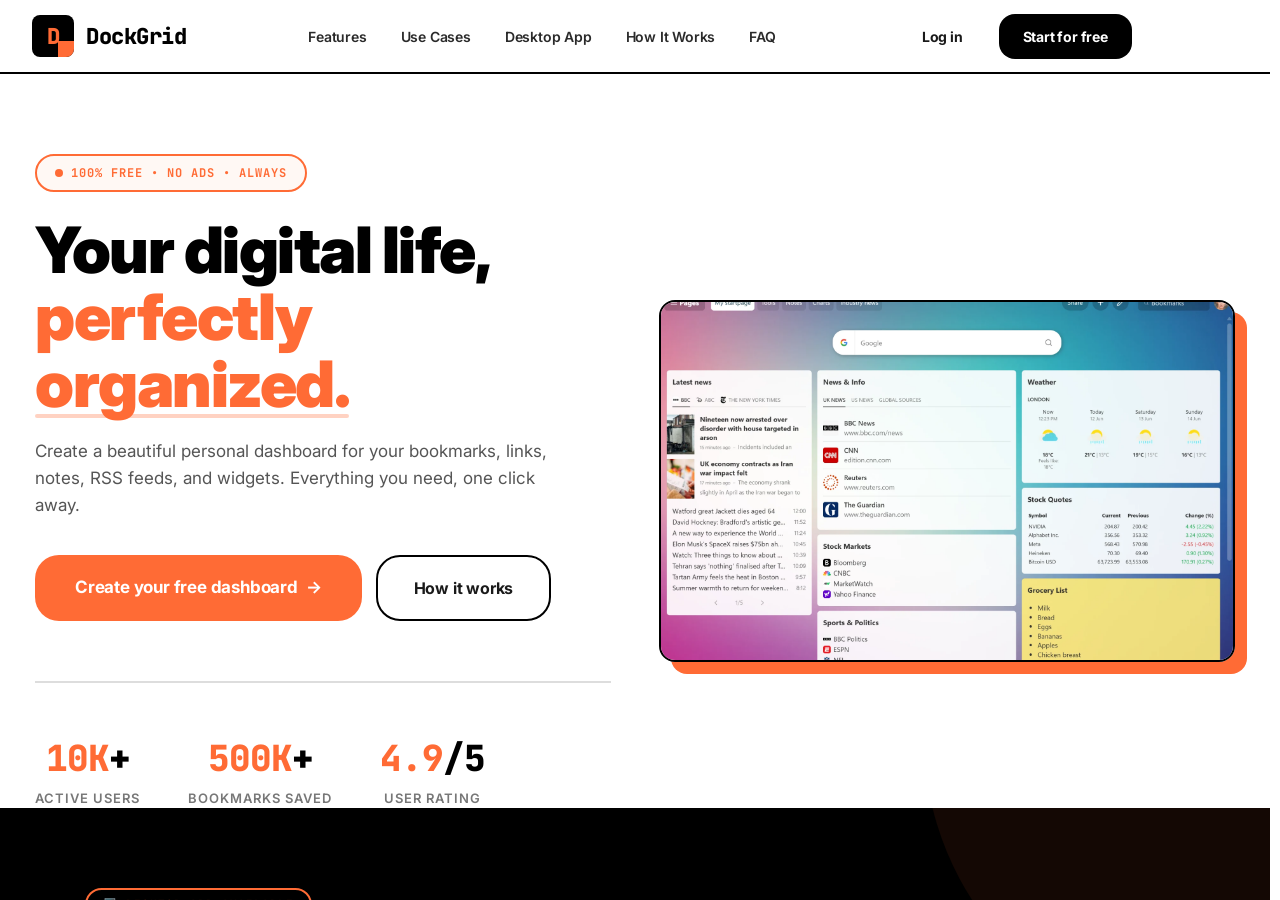
==== commit 872177e3: "Update index.html" ====
--- a/index.html
+++ b/index.html
@@ -4,104 +4,221 @@
     <meta charset="utf-8">
     <meta content="width=device-width, initial-scale=1, minimum-scale=1, maximum-scale=1, user-scalable=no" name="viewport">
     
-    <!-- Primary Meta Tags -->
-    <title>DockGrid - Personal Dashboard & Bookmark Manager | Your Digital Command Center</title>
-    <meta name="title" content="DockGrid - Personal Dashboard & Bookmark Manager | Your Digital Command Center">
-    <meta name="description" content="DockGrid helps you organize bookmarks, links, notes, RSS feeds, and widgets into a beautiful personal dashboard. Available on Web & Desktop. Your digital life, perfectly organized and always one click away.">
+    <!-- Primary Meta Tags - Enhanced SEO -->
+    <title>DockGrid - Free Personal Dashboard & Bookmark Manager | Organize Your Digital Life</title>
+    <meta name="title" content="DockGrid - Free Personal Dashboard & Bookmark Manager | Organize Your Digital Life">
+    <meta name="description" content="DockGrid is the ultimate free personal dashboard and bookmark manager. Organize bookmarks, links, notes, RSS feeds, and widgets into one beautiful start page. Available on Web & Desktop. No ads, 100% free forever. Created by PIReactive.">
     <meta name="author" content="PIReactive">
-    <meta name="keywords" content="start page, bookmark manager, new tab page, personal dashboard, link organizer, notes, RSS reader, widgets, productivity tools, browser homepage, desktop app, offline dashboard">
-    <meta name="robots" content="index, follow">
+    <meta name="keywords" content="start page, bookmark manager, new tab page, personal dashboard, link organizer, notes app, RSS reader, widgets, productivity tools, browser homepage, desktop dashboard, offline dashboard, free bookmark manager, custom start page, digital organization, web dashboard, PIReactive">
+    <meta name="robots" content="index, follow, max-image-preview:large, max-snippet:-1, max-video-preview:-1">
     <meta name="language" content="English">
-    <meta name="revisit-after" content="7 days">
+    <meta name="revisit-after" content="3 days">
     <meta name="generator" content="DockGrid by PIReactive">
+    <meta name="rating" content="General">
+    <meta name="distribution" content="Global">
+    <meta name="target" content="all">
+    <meta name="classification" content="Productivity Software, Web Application, Personal Organization">
+    <meta name="category" content="Technology, Productivity, Software">
     <link rel="canonical" href="https://dockgrid.app/">
+    <link rel="alternate" hreflang="en" href="https://dockgrid.app/">
+    <link rel="alternate" hreflang="x-default" href="https://dockgrid.app/">
     
-    <!-- Open Graph / Facebook -->
+    <!-- Open Graph / Facebook - Enhanced -->
     <meta property="og:type" content="website">
     <meta property="og:url" content="https://dockgrid.app/">
-    <meta property="og:title" content="DockGrid - Personal Dashboard & Bookmark Manager">
-    <meta property="og:description" content="Organize bookmarks, links, notes, and widgets into a beautiful personal dashboard. Available on Web & Desktop.">
-    <meta property="og:image" content="assets/images/hero.webp">
+    <meta property="og:title" content="DockGrid - Free Personal Dashboard & Bookmark Manager | Organize Your Digital Life">
+    <meta property="og:description" content="Organize bookmarks, links, notes, RSS feeds, and widgets into a beautiful personal dashboard. 100% free, no ads. Available on Web & Desktop. Created by PIReactive.">
+    <meta property="og:image" content="https://dockgrid.app/assets/images/hero.webp">
     <meta property="og:image:width" content="1200">
     <meta property="og:image:height" content="630">
-    <meta property="og:image:alt" content="DockGrid personalized dashboard with organized bookmarks, widgets, feeds, and notes">
+    <meta property="og:image:alt" content="DockGrid personalized dashboard with organized bookmarks, widgets, feeds, notes, and to-do lists in a clean modern interface">
+    <meta property="og:image:type" content="image/webp">
     <meta property="og:locale" content="en_US">
     <meta property="og:site_name" content="DockGrid">
+    <meta property="og:see_also" content="https://dockgrid.app/features">
+    <meta property="og:see_also" content="https://dockgrid.app/download">
     
-    <!-- Twitter -->
-    <meta property="twitter:card" content="summary_large_image">
-    <meta property="twitter:url" content="https://dockgrid.app/">
-    <meta property="twitter:title" content="DockGrid - Personal Dashboard & Bookmark Manager">
-    <meta property="twitter:description" content="Organize bookmarks, links, notes, and widgets into a beautiful personal dashboard. Available on Web & Desktop.">
-    <meta property="twitter:image" content="assets/images/hero.webp">
-    <meta property="twitter:image:alt" content="DockGrid personalized dashboard with organized bookmarks, widgets, feeds, and notes">
+    <!-- Twitter Card - Enhanced -->
+    <meta name="twitter:card" content="summary_large_image">
     <meta name="twitter:site" content="@dockgrid">
-    <meta name="twitter:creator" content="@dockgrid">
+    <meta name="twitter:creator" content="@PIReactive">
+    <meta name="twitter:url" content="https://dockgrid.app/">
+    <meta name="twitter:title" content="DockGrid - Free Personal Dashboard & Bookmark Manager">
+    <meta name="twitter:description" content="Organize bookmarks, links, notes, RSS feeds, and widgets into a beautiful personal dashboard. 100% free, no ads. Web & Desktop.">
+    <meta name="twitter:image" content="https://dockgrid.app/assets/images/hero.webp">
+    <meta name="twitter:image:alt" content="DockGrid personalized dashboard with organized bookmarks, widgets, feeds, and notes">
+    <meta name="twitter:label1" content="Price">
+    <meta name="twitter:data1" content="Free">
+    <meta name="twitter:label2" content="Platforms">
+    <meta name="twitter:data2" content="Web, Windows, macOS, Linux">
     
-    <!-- Favicon -->
-    <link rel="icon" type="image/svg+xml" href="data:image/svg+xml,<svg xmlns='http://www.w3.org/2000/svg' viewBox='0 0 32 32'><rect width='32' height='32' rx='4' fill='%23ff6b35'/><text x='50%25' y='55%25' dominant-baseline='middle' text-anchor='middle' fill='white' font-size='18' font-weight='bold' font-family='system-ui'>D</text></svg>">
-    <link rel="apple-touch-icon" sizes="180x180" href="data:image/svg+xml,<svg xmlns='http://www.w3.org/2000/svg' viewBox='0 0 180 180'><rect width='180' height='180' rx='24' fill='%23ff6b35'/><text x='50%25' y='55%25' dominant-baseline='middle' text-anchor='middle' fill='white' font-size='90' font-weight='bold' font-family='system-ui'>D</text></svg>">
-    
-    <!-- Theme Color -->
+    <!-- Additional Meta Tags -->
     <meta name="theme-color" content="#ff6b35">
     <meta name="msapplication-TileColor" content="#ff6b35">
+    <meta name="msapplication-config" content="/browserconfig.xml">
     <meta name="application-name" content="DockGrid">
+    <meta name="apple-mobile-web-app-capable" content="yes">
+    <meta name="apple-mobile-web-app-status-bar-style" content="black-translucent">
+    <meta name="apple-mobile-web-app-title" content="DockGrid">
+    <meta name="format-detection" content="telephone=no">
+    <meta name="mobile-web-app-capable" content="yes">
     
-    <!-- Schema.org structured data -->
+    <!-- DNS Prefetch & Preconnect for Performance -->
+    <link rel="dns-prefetch" href="//fonts.googleapis.com">
+    <link rel="dns-prefetch" href="//fonts.gstatic.com">
+    <link rel="preconnect" href="https://fonts.googleapis.com" crossorigin>
+    <link rel="preconnect" href="https://fonts.gstatic.com" crossorigin>
+    
+    <!-- Favicon & App Icons -->
+    <link rel="icon" type="image/svg+xml" href="data:image/svg+xml,<svg xmlns='http://www.w3.org/2000/svg' viewBox='0 0 32 32'><rect width='32' height='32' rx='6' fill='%23ff6b35'/><text x='50%25' y='55%25' dominant-baseline='middle' text-anchor='middle' fill='white' font-size='18' font-weight='bold' font-family='system-ui'>D</text></svg>">
+    <link rel="icon" type="image/png" sizes="16x16" href="data:image/svg+xml,<svg xmlns='http://www.w3.org/2000/svg' viewBox='0 0 16 16'><rect width='16' height='16' rx='3' fill='%23ff6b35'/><text x='50%25' y='55%25' dominant-baseline='middle' text-anchor='middle' fill='white' font-size='9' font-weight='bold' font-family='system-ui'>D</text></svg>">
+    <link rel="icon" type="image/png" sizes="32x32" href="data:image/svg+xml,<svg xmlns='http://www.w3.org/2000/svg' viewBox='0 0 32 32'><rect width='32' height='32' rx='6' fill='%23ff6b35'/><text x='50%25' y='55%25' dominant-baseline='middle' text-anchor='middle' fill='white' font-size='18' font-weight='bold' font-family='system-ui'>D</text></svg>">
+    <link rel="icon" type="image/png" sizes="96x96" href="data:image/svg+xml,<svg xmlns='http://www.w3.org/2000/svg' viewBox='0 0 96 96'><rect width='96' height='96' rx='18' fill='%23ff6b35'/><text x='50%25' y='55%25' dominant-baseline='middle' text-anchor='middle' fill='white' font-size='54' font-weight='bold' font-family='system-ui'>D</text></svg>">
+    <link rel="apple-touch-icon" sizes="180x180" href="data:image/svg+xml,<svg xmlns='http://www.w3.org/2000/svg' viewBox='0 0 180 180'><rect width='180' height='180' rx='36' fill='%23ff6b35'/><text x='50%25' y='55%25' dominant-baseline='middle' text-anchor='middle' fill='white' font-size='100' font-weight='bold' font-family='system-ui'>D</text></svg>">
+    <link rel="mask-icon" href="data:image/svg+xml,<svg xmlns='http://www.w3.org/2000/svg' viewBox='0 0 32 32'><rect width='32' height='32' rx='6' fill='%23ff6b35'/><text x='50%25' y='55%25' dominant-baseline='middle' text-anchor='middle' fill='white' font-size='18' font-weight='bold' font-family='system-ui'>D</text></svg>" color="#ff6b35">
+    
+    <!-- Web App Manifest -->
+    <link rel="manifest" href="data:application/json,{'name':'DockGrid','short_name':'DockGrid','description':'Free Personal Dashboard & Bookmark Manager','start_url':'/','display':'standalone','background_color':'%23ffffff','theme_color':'%23ff6b35','icons':[{'src':'data:image/svg+xml,<svg xmlns=%27http://www.w3.org/2000/svg%27 viewBox=%270 0 192 192%27><rect width=%27192%27 height=%27192%27 rx=%2736%27 fill=%27%23ff6b35%27/><text x=%2750%25%27 y=%2755%25%27 dominant-baseline=%27middle%27 text-anchor=%27middle%27 fill=%27white%27 font-size=%27108%27 font-weight=%27bold%27 font-family=%27system-ui%27>D</text></svg>','sizes':'192x192','type':'image/svg+xml'}]}">
+    
+    <!-- Enhanced Schema.org Structured Data -->
     <script type="application/ld+json">
-    [
-        {
-            "@context": "https://schema.org",
-            "@type": "Organization",
-            "name": "DockGrid",
-            "alternateName": "DockGrid App",
-            "url": "https://dockgrid.app",
-            "logo": "https://dockgrid.app/assets/images/logo.png",
-            "description": "Personal dashboard and bookmark manager for organizing your digital life. Available on Web & Desktop.",
-            "email": "hello@dockgrid.app",
-            "founder": {
-                "@type": "Person",
-                "name": "PIReactive"
+    {
+        "@context": "https://schema.org",
+        "@graph": [
+            {
+                "@type": "Organization",
+                "@id": "https://dockgrid.app/#organization",
+                "name": "DockGrid",
+                "alternateName": ["DockGrid App", "DockGrid Dashboard"],
+                "url": "https://dockgrid.app",
+                "logo": {
+                    "@type": "ImageObject",
+                    "url": "https://dockgrid.app/assets/images/logo.png",
+                    "width": "512",
+                    "height": "512"
+                },
+                "description": "Free personal dashboard and bookmark manager for organizing your digital life. Available on Web and Desktop.",
+                "email": "hello@dockgrid.app",
+                "founder": {
+                    "@type": "Person",
+                    "name": "PIReactive",
+                    "jobTitle": "Founder & Developer",
+                    "url": "https://github.com/PIReactive"
+                },
+                "foundingDate": "2024",
+                "slogan": "Your digital life, perfectly organized.",
+                "sameAs": [
+                    "https://twitter.com/dockgrid",
+                    "https://github.com/dockgrid",
+                    "https://linkedin.com/company/dockgrid"
+                ],
+                "address": {
+                    "@type": "PostalAddress",
+                    "addressCountry": "Global"
+                },
+                "contactPoint": {
+                    "@type": "ContactPoint",
+                    "contactType": "customer support",
+                    "email": "support@dockgrid.app",
+                    "availableLanguage": ["English"]
+                }
             },
-            "sameAs": [
-                "https://twitter.com/dockgrid",
-                "https://facebook.com/dockgrid",
-                "https://linkedin.com/company/dockgrid"
-            ]
-        },
-        {
-            "@context": "https://schema.org",
-            "@type": "WebSite",
-            "name": "DockGrid",
-            "url": "https://dockgrid.app",
-            "description": "Organize bookmarks, links, notes, and widgets into a beautiful personal dashboard.",
-            "potentialAction": {
-                "@type": "SearchAction",
-                "target": "https://dockgrid.app/search?q={search_term_string}",
-                "query-input": "required name=search_term_string"
+            {
+                "@type": "WebSite",
+                "@id": "https://dockgrid.app/#website",
+                "url": "https://dockgrid.app",
+                "name": "DockGrid",
+                "description": "Free personal dashboard and bookmark manager - organize bookmarks, links, notes, RSS feeds, and widgets.",
+                "publisher": {
+                    "@id": "https://dockgrid.app/#organization"
+                },
+                "potentialAction": {
+                    "@type": "SearchAction",
+                    "target": {
+                        "@type": "EntryPoint",
+                        "urlTemplate": "https://dockgrid.app/search?q={search_term_string}"
+                    },
+                    "query-input": "required name=search_term_string"
+                },
+                "inLanguage": "en",
+                "copyrightYear": "2026",
+                "dateModified": "2026-07-17"
+            },
+            {
+                "@type": "SoftwareApplication",
+                "@id": "https://dockgrid.app/#software",
+                "name": "DockGrid",
+                "applicationCategory": "BrowserApplication",
+                "operatingSystem": "Web, Windows, macOS, Linux",
+                "description": "Free personal dashboard and bookmark manager with offline desktop support.",
+                "offers": {
+                    "@type": "Offer",
+                    "price": "0",
+                    "priceCurrency": "USD"
+                },
+                "aggregateRating": {
+                    "@type": "AggregateRating",
+                    "ratingValue": "4.9",
+                    "ratingCount": "1250",
+                    "bestRating": "5"
+                },
+                "featureList": "Bookmark Manager, Notes, RSS Reader, To-Do Lists, Weather Widget, Search Bar, Custom Themes, Offline Mode, Cloud Sync, Desktop App",
+                "author": {
+                    "@id": "https://dockgrid.app/#organization"
+                },
+                "datePublished": "2024-01-01",
+                "downloadUrl": "https://dockgrid.app/download"
+            },
+            {
+                "@type": "FAQPage",
+                "@id": "https://dockgrid.app/#faq",
+                "mainEntity": [
+                    {
+                        "@type": "Question",
+                        "name": "What is DockGrid?",
+                        "acceptedAnswer": {
+                            "@type": "Answer",
+                            "text": "DockGrid is a free personal dashboard and bookmark manager that helps you organize everything online in one place. Save websites, notes, RSS feeds, to-do lists, and widgets on customizable pages."
+                        }
+                    },
+                    {
+                        "@type": "Question",
+                        "name": "Is DockGrid really 100% free?",
+                        "acceptedAnswer": {
+                            "@type": "Answer",
+                            "text": "Yes, DockGrid is completely free with no ads, no tracking, and no hidden fees. All core features are free forever."
+                        }
+                    },
+                    {
+                        "@type": "Question",
+                        "name": "Does DockGrid have a desktop app?",
+                        "acceptedAnswer": {
+                            "@type": "Answer",
+                            "text": "Yes, DockGrid offers a native desktop app for Windows, macOS, and Linux that works completely offline and syncs when reconnected to the internet."
+                        }
+                    }
+                ]
+            },
+            {
+                "@type": "BreadcrumbList",
+                "itemListElement": [
+                    {
+                        "@type": "ListItem",
+                        "position": 1,
+                        "name": "Home",
+                        "item": "https://dockgrid.app/"
+                    }
+                ]
             }
-        },
-        {
-            "@context": "https://schema.org",
-            "@type": "SoftwareApplication",
-            "name": "DockGrid",
-            "applicationCategory": "BrowserApplication",
-            "operatingSystem": "Web, Windows, macOS, Linux",
-            "description": "Personal dashboard and bookmark manager - Web & Desktop",
-            "offers": {
-                "@type": "Offer",
-                "price": "0",
-                "priceCurrency": "USD"
-            }
-        }
-    ]
+        ]
+    }
     </script>
 
+    <!-- Google Fonts -->
+    <link href="https://fonts.googleapis.com/css2?family=Inter:wght@300;400;500;600;700;800;900&family=JetBrains+Mono:wght@400;500;600;700;800&display=swap" rel="stylesheet">
+
     <style>
-        /* ===== FONTS ===== */
-        @import url('https://fonts.googleapis.com/css2?family=Inter:wght@300;400;500;600;700;800;900&family=JetBrains+Mono:wght@400;500;600;700&display=swap');
-
-        /* ===== CSS RESET & VARIABLES ===== */
+        /* ===== CSS RESET & DESIGN TOKENS ===== */
         *, *::before, *::after { box-sizing: border-box; margin: 0; padding: 0; }
         
         :root {
@@ -135,16 +252,22 @@
             --bg-secondary: #fafafa;
             --bg-warm: #fff8f4;
             --border-color: #e8e8e8;
-            --shadow-sm: 0 1px 3px rgba(0,0,0,0.08);
-            --shadow-md: 0 4px 16px rgba(0,0,0,0.1);
-            --shadow-lg: 0 8px 32px rgba(0,0,0,0.12);
-            --shadow-xl: 0 16px 48px rgba(0,0,0,0.15);
-            --radius-sm: 0px;
-            --radius-md: 0px;
-            --radius-lg: 0px;
-            --radius-xl: 0px;
+            --shadow-sm: 0 2px 8px rgba(0,0,0,0.06);
+            --shadow-md: 0 4px 16px rgba(0,0,0,0.08);
+            --shadow-lg: 0 8px 32px rgba(0,0,0,0.1);
+            --shadow-xl: 0 16px 48px rgba(0,0,0,0.12);
+            --radius-xs: 6px;
+            --radius-sm: 8px;
+            --radius-md: 12px;
+            --radius-lg: 16px;
+            --radius-xl: 24px;
+            --radius-2xl: 32px;
+            --radius-full: 9999px;
             --font-sans: 'Inter', -apple-system, BlinkMacSystemFont, 'Segoe UI', system-ui, sans-serif;
-            --font-mono: 'JetBrains Mono', 'SF Mono', 'Fira Code', monospace;
+            --font-mono: 'JetBrains Mono', 'SF Mono', 'Fira Code', 'Cascadia Code', monospace;
+            --transition-fast: 150ms ease-out;
+            --transition-base: 200ms ease-out;
+            --transition-slow: 300ms ease-out;
         }
 
         html {
@@ -157,6 +280,7 @@
             scroll-behavior: smooth;
             -webkit-font-smoothing: antialiased;
             -moz-osx-font-smoothing: grayscale;
+            text-rendering: optimizeLegibility;
         }
 
         body {
@@ -168,23 +292,18 @@
 
         a { text-decoration: none; cursor: pointer; color: inherit; }
         ul { list-style: none; padding: 0; }
-        img { border-style: none; max-width: 100%; display: block; }
+        img { border-style: none; max-width: 100%; display: block; height: auto; }
         button { cursor: pointer; font-family: inherit; border: none; }
         input { font-family: inherit; }
 
         /* ===== LAYOUT ===== */
-        .app {
-            height: 100%;
-            min-height: 100%;
-        }
-
+        .app { height: 100%; min-height: 100%; }
         .app__background {
             position: fixed;
             top: 0; right: 0; bottom: 0; left: 0;
             z-index: 0;
             background-color: var(--bg-primary);
         }
-
         .app__main-layout {
             position: relative;
             height: 100vh;
@@ -194,7 +313,6 @@
             scrollbar-gutter: stable;
             z-index: 1;
         }
-
         .marketing-layout {
             display: flex;
             flex-direction: column;
@@ -204,18 +322,15 @@
             max-width: 100vw;
             overflow-x: clip;
         }
-
-        .marketing-layout__content {
-            flex: 1;
-        }
-
-        /* ===== CUSTOM SCROLLBAR ===== */
-        ::-webkit-scrollbar { width: 8px; }
+        .marketing-layout__content { flex: 1; }
+
+        /* Custom Scrollbar */
+        ::-webkit-scrollbar { width: 10px; }
         ::-webkit-scrollbar-track { background: transparent; }
-        ::-webkit-scrollbar-thumb { background: #ccc; border-radius: 4px; }
-        ::-webkit-scrollbar-thumb:hover { background: #999; }
-
-        /* ===== SKIP LINK ===== */
+        ::-webkit-scrollbar-thumb { background: #d0d0d0; border-radius: var(--radius-full); border: 2px solid transparent; background-clip: padding-box; }
+        ::-webkit-scrollbar-thumb:hover { background: #a0a0a0; border: 2px solid transparent; background-clip: padding-box; }
+
+        /* Skip Link */
         .skip-link {
             position: absolute;
             top: -100%;
@@ -225,10 +340,10 @@
             padding: 14px 28px;
             background-color: var(--black-100);
             color: var(--white);
-            font-weight: 600;
+            font-weight: 700;
             font-size: 14px;
-            text-decoration: none;
-            transition: top 200ms ease-out;
+            border-radius: 0 0 var(--radius-sm) var(--radius-sm);
+            transition: top var(--transition-base);
         }
         .skip-link:focus { top: 0; outline: 3px solid var(--orange-500); outline-offset: 2px; }
 
@@ -237,12 +352,11 @@
             position: sticky;
             top: 0;
             z-index: 100;
-            background-color: rgba(255,255,255,0.95);
-            backdrop-filter: blur(20px);
-            -webkit-backdrop-filter: blur(20px);
+            background-color: rgba(255,255,255,0.92);
+            backdrop-filter: blur(24px) saturate(180%);
+            -webkit-backdrop-filter: blur(24px) saturate(180%);
             border-bottom: 2px solid var(--black-100);
         }
-
         .header__container {
             display: flex;
             align-items: center;
@@ -252,7 +366,6 @@
             padding: 0 32px;
             height: 72px;
         }
-
         .header__logo {
             display: flex;
             align-items: center;
@@ -262,17 +375,19 @@
             color: var(--black-100);
             letter-spacing: -0.5px;
             font-family: var(--font-mono);
-        }
-
+            transition: opacity var(--transition-fast);
+        }
+        .header__logo:hover { opacity: 0.8; }
         .header__logo-icon {
-            width: 40px;
-            height: 40px;
+            width: 42px;
+            height: 42px;
             background: var(--black-100);
+            border-radius: var(--radius-sm);
             display: flex;
             align-items: center;
             justify-content: center;
             color: var(--orange-500);
-            font-size: 20px;
+            font-size: 22px;
             font-weight: 900;
             font-family: var(--font-mono);
             position: relative;
@@ -283,24 +398,19 @@
             position: absolute;
             bottom: 0;
             right: 0;
-            width: 14px;
-            height: 14px;
+            width: 16px;
+            height: 16px;
             background: var(--orange-500);
         }
-
-        .header__nav {
-            display: none;
-            align-items: center;
-            gap: 4px;
-        }
-
+        .header__nav { display: none; align-items: center; gap: 2px; }
         .header__nav-link {
             padding: 10px 16px;
             font-size: 14px;
             font-weight: 600;
             color: var(--black-70);
             text-decoration: none;
-            transition: all 150ms ease-out;
+            border-radius: var(--radius-sm);
+            transition: all var(--transition-fast);
             letter-spacing: -0.2px;
             position: relative;
         }
@@ -312,18 +422,15 @@
             right: 16px;
             height: 2px;
             background: var(--orange-500);
+            border-radius: var(--radius-full);
             transform: scaleX(0);
-            transition: transform 200ms ease-out;
-        }
-        .header__nav-link:hover { color: var(--black-100); }
+            transition: transform var(--transition-base);
+        }
+        .header__nav-link:hover { color: var(--black-100); background: var(--black-5); }
         .header__nav-link:hover::after { transform: scaleX(1); }
-
-        .header__actions {
-            display: none;
-            align-items: center;
-            gap: 12px;
-        }
-
+        .header__actions { display: none; align-items: center; gap: 12px; }
+
+        /* Buttons - Rounded */
         .btn {
             display: inline-flex;
             align-items: center;
@@ -334,50 +441,63 @@
             font-weight: 700;
             text-decoration: none;
             cursor: pointer;
-            transition: all 200ms ease-out;
+            border-radius: var(--radius-lg);
+            transition: all var(--transition-base);
             letter-spacing: -0.2px;
             font-family: var(--font-sans);
             position: relative;
             overflow: hidden;
         }
-
         .btn--ghost {
             color: var(--black-80);
             background: transparent;
-        }
-        .btn--ghost:hover {
-            background: var(--black-5);
-        }
-
+            border-radius: var(--radius-lg);
+        }
+        .btn--ghost:hover { background: var(--black-5); }
         .btn--primary {
             color: var(--white);
             background: var(--black-100);
+            border-radius: var(--radius-lg);
         }
         .btn--primary:hover {
             background: var(--orange-500);
-            transform: translateY(-1px);
-            box-shadow: 0 8px 24px rgba(255,107,53,0.3);
-        }
-
+            transform: translateY(-2px);
+            box-shadow: 0 8px 24px rgba(255,107,53,0.35);
+        }
         .btn--accent {
             color: var(--white);
             background: var(--orange-500);
             font-weight: 700;
+            border-radius: var(--radius-lg);
         }
         .btn--accent:hover {
             background: var(--black-100);
-            transform: translateY(-1px);
-            box-shadow: 0 8px 24px rgba(0,0,0,0.2);
-        }
-
-        .btn--large {
-            padding: 18px 36px;
-            font-size: 16px;
-        }
-
-        .btn--xl {
-            padding: 20px 40px;
-            font-size: 17px;
+            transform: translateY(-2px);
+            box-shadow: 0 8px 24px rgba(0,0,0,0.25);
+        }
+        .btn--large { padding: 18px 36px; font-size: 16px; border-radius: var(--radius-xl); }
+        .btn--xl { padding: 20px 40px; font-size: 17px; border-radius: var(--radius-xl); }
+        .btn--white {
+            background: var(--white);
+            color: var(--black-100);
+            font-weight: 700;
+            border-radius: var(--radius-lg);
+        }
+        .btn--white:hover {
+            background: var(--orange-500);
+            color: var(--white);
+            transform: translateY(-2px);
+        }
+        .btn--outline-white {
+            background: transparent;
+            color: var(--white);
+            border: 2px solid var(--white);
+            border-radius: var(--radius-lg);
+        }
+        .btn--outline-white:hover {
+            background: var(--white);
+            color: var(--black-100);
+            transform: translateY(-2px);
         }
 
         /* Mobile Menu */
@@ -390,33 +510,23 @@
             padding: 0;
             background: none;
             border: 2px solid var(--black-100);
+            border-radius: var(--radius-sm);
             cursor: pointer;
-            transition: all 150ms ease-out;
-        }
-        .header__mobile-toggle:hover {
-            background: var(--black-100);
-        }
-        .header__mobile-toggle:hover .header__hamburger span {
-            background: var(--white);
-        }
-
-        .header__hamburger {
-            display: flex;
-            flex-direction: column;
-            gap: 5px;
-            width: 22px;
-        }
+            transition: all var(--transition-fast);
+        }
+        .header__mobile-toggle:hover { background: var(--black-100); }
+        .header__mobile-toggle:hover .header__hamburger span { background: var(--white); }
+        .header__hamburger { display: flex; flex-direction: column; gap: 5px; width: 22px; }
         .header__hamburger span {
             display: block;
             height: 2px;
             background-color: var(--black-100);
-            transition: all 200ms ease-out;
-        }
-
+            border-radius: var(--radius-full);
+            transition: all var(--transition-base);
+        }
         .header__mobile-menu.open .header__hamburger span:nth-child(1) { transform: translateY(7px) rotate(45deg); }
         .header__mobile-menu.open .header__hamburger span:nth-child(2) { opacity: 0; }
         .header__mobile-menu.open .header__hamburger span:nth-child(3) { transform: translateY(-7px) rotate(-45deg); }
-
         .header__mobile-nav {
             display: none;
             position: fixed;
@@ -433,7 +543,6 @@
             gap: 8px;
         }
         .header__mobile-menu.open .header__mobile-nav { display: flex; }
-
         .header__mobile-link {
             display: flex;
             align-items: center;
@@ -443,13 +552,10 @@
             color: var(--black-80);
             text-decoration: none;
             border: 2px solid transparent;
-            transition: all 150ms ease-out;
-        }
-        .header__mobile-link:hover {
-            border-color: var(--black-100);
-            background: var(--black-5);
-        }
-
+            border-radius: var(--radius-sm);
+            transition: all var(--transition-fast);
+        }
+        .header__mobile-link:hover { border-color: var(--black-100); background: var(--black-5); }
         .header__mobile-actions {
             display: flex;
             flex-direction: column;
@@ -459,7 +565,7 @@
             border-top: 2px solid var(--black-10);
         }
 
-        /* ===== WELCOME BACK BANNER ===== */
+        /* Welcome Banner */
         .welcome-banner {
             display: none;
             background: var(--black-100);
@@ -480,7 +586,8 @@
             font-weight: 700;
             margin-left: 12px;
             cursor: pointer;
-            transition: all 150ms ease-out;
+            border-radius: var(--radius-full);
+            transition: all var(--transition-fast);
         }
         .welcome-banner .btn--sm:hover { background: var(--white); color: var(--black-100); }
         .welcome-banner .btn--dismiss {
@@ -490,22 +597,18 @@
             cursor: pointer;
             font-size: 16px;
             padding: 4px 8px;
+            border-radius: var(--radius-full);
         }
         .welcome-banner .btn--dismiss:hover { color: var(--white); }
-
-        @keyframes slideDown {
-            from { transform: translateY(-100%); opacity: 0; }
-            to { transform: translateY(0); opacity: 1; }
-        }
-
-        /* ===== HERO SECTION ===== */
+        @keyframes slideDown { from { transform: translateY(-100%); opacity: 0; } to { transform: translateY(0); opacity: 1; } }
+
+        /* ===== HERO ===== */
         .hero {
             padding: 80px 32px 0;
             background: var(--bg-primary);
             position: relative;
             overflow: hidden;
         }
-
         .hero__container {
             max-width: 1200px;
             margin: 0 auto;
@@ -514,11 +617,7 @@
             gap: 48px;
             align-items: center;
         }
-
-        .hero__content {
-            text-align: center;
-        }
-
+        .hero__content { text-align: center; }
         .hero__badge {
             display: inline-flex;
             align-items: center;
@@ -530,22 +629,19 @@
             color: var(--orange-500);
             background: var(--orange-50);
             border: 2px solid var(--orange-500);
+            border-radius: var(--radius-full);
             letter-spacing: 1px;
             text-transform: uppercase;
             font-family: var(--font-mono);
         }
-
         .hero__badge-dot {
             width: 8px;
             height: 8px;
             background: var(--orange-500);
+            border-radius: 50%;
             animation: pulse 2s infinite;
         }
-        @keyframes pulse {
-            0%, 100% { opacity: 1; }
-            50% { opacity: 0.3; }
-        }
-
+        @keyframes pulse { 0%, 100% { opacity: 1; } 50% { opacity: 0.3; } }
         .hero__title {
             font-size: 44px;
             font-weight: 900;
@@ -554,11 +650,7 @@
             letter-spacing: -1.5px;
             margin-bottom: 20px;
         }
-
-        .hero__title-highlight {
-            color: var(--orange-500);
-            position: relative;
-        }
+        .hero__title-highlight { color: var(--orange-500); position: relative; }
         .hero__title-highlight::after {
             content: '';
             position: absolute;
@@ -568,8 +660,8 @@
             height: 4px;
             background: var(--orange-500);
             opacity: 0.3;
-        }
-
+            border-radius: var(--radius-full);
+        }
         .hero__subtitle {
             font-size: 17px;
             line-height: 1.6;
@@ -580,7 +672,6 @@
             margin-right: auto;
             font-weight: 400;
         }
-
         .hero__actions {
             display: flex;
             flex-wrap: wrap;
@@ -588,19 +679,16 @@
             gap: 14px;
             margin-bottom: 60px;
         }
-
         .hero__image-wrapper {
             position: relative;
             width: 100%;
             overflow: hidden;
             border: 2px solid var(--black-100);
+            border-radius: var(--radius-lg);
             box-shadow: 12px 12px 0px var(--orange-500);
-            transition: all 300ms ease-out;
-        }
-        .hero__image-wrapper:hover {
-            box-shadow: 16px 16px 0px var(--black-100);
-        }
-
+            transition: all var(--transition-slow);
+        }
+        .hero__image-wrapper:hover { box-shadow: 16px 16px 0px var(--black-100); }
         .hero__image {
             width: 100%;
             height: auto;
@@ -609,7 +697,6 @@
             object-fit: cover;
             background: #f5f5f5;
         }
-
         .hero__stats {
             display: flex;
             flex-wrap: wrap;
@@ -619,10 +706,7 @@
             border-top: 2px solid var(--black-10);
             margin-top: 48px;
         }
-
-        .hero__stat {
-            text-align: center;
-        }
+        .hero__stat { text-align: center; }
         .hero__stat-value {
             font-size: 36px;
             font-weight: 900;
@@ -630,9 +714,7 @@
             letter-spacing: -1px;
             font-family: var(--font-mono);
         }
-        .hero__stat-value span {
-            color: var(--orange-500);
-        }
+        .hero__stat-value span { color: var(--orange-500); }
         .hero__stat-label {
             font-size: 13px;
             color: var(--black-40);
@@ -642,13 +724,14 @@
             margin-top: 4px;
         }
 
-        /* ===== DESKTOP APP SECTION ===== */
+        /* ===== DESKTOP APP SECTION - Rounded ===== */
         .desktop-app {
-            padding: 60px 32px;
+            padding: 80px 32px;
             background: var(--black-100);
             color: var(--white);
             position: relative;
             overflow: hidden;
+            border-radius: 0;
         }
         .desktop-app::before {
             content: '';
@@ -662,7 +745,6 @@
             border-radius: 50%;
             pointer-events: none;
         }
-
         .desktop-app__container {
             max-width: 1100px;
             margin: 0 auto;
@@ -673,11 +755,7 @@
             position: relative;
             z-index: 1;
         }
-
-        .desktop-app__content {
-            text-align: center;
-        }
-
+        .desktop-app__content { text-align: center; }
         .desktop-app__badge {
             display: inline-flex;
             align-items: center;
@@ -688,11 +766,11 @@
             font-weight: 700;
             color: var(--orange-500);
             border: 2px solid var(--orange-500);
+            border-radius: var(--radius-full);
             letter-spacing: 1px;
             text-transform: uppercase;
             font-family: var(--font-mono);
         }
-
         .desktop-app__title {
             font-size: 32px;
             font-weight: 900;
@@ -700,10 +778,7 @@
             letter-spacing: -1px;
             margin-bottom: 16px;
         }
-        .desktop-app__title span {
-            color: var(--orange-500);
-        }
-
+        .desktop-app__title span { color: var(--orange-500); }
         .desktop-app__text {
             font-size: 16px;
             line-height: 1.6;
@@ -713,7 +788,6 @@
             margin-left: auto;
             margin-right: auto;
         }
-
         .desktop-app__features {
             display: flex;
             flex-wrap: wrap;
@@ -721,23 +795,22 @@
             gap: 12px;
             margin-bottom: 28px;
         }
-
         .desktop-app__feature-tag {
             padding: 8px 16px;
             font-size: 12px;
             font-weight: 600;
             border: 1px solid var(--white-alpha-50);
             color: var(--white-alpha-80);
+            border-radius: var(--radius-full);
             font-family: var(--font-mono);
             letter-spacing: -0.2px;
-            transition: all 150ms ease-out;
+            transition: all var(--transition-fast);
         }
         .desktop-app__feature-tag:hover {
             border-color: var(--orange-500);
             color: var(--orange-500);
             background: rgba(255,107,53,0.1);
         }
-
         .desktop-app__platforms {
             display: flex;
             flex-wrap: wrap;
@@ -745,38 +818,33 @@
             gap: 16px;
             margin-bottom: 28px;
         }
-
         .desktop-app__platform {
             display: flex;
             align-items: center;
             gap: 8px;
-            padding: 10px 20px;
-            border: 1px solid var(--white-alpha-50);
+            padding: 12px 24px;
+            border: 2px solid var(--white-alpha-50);
+            border-radius: var(--radius-lg);
             font-size: 13px;
             font-weight: 600;
             color: var(--white);
-            transition: all 150ms ease-out;
+            transition: all var(--transition-fast);
             cursor: pointer;
+            background: transparent;
         }
         .desktop-app__platform:hover {
             border-color: var(--orange-500);
             background: var(--orange-500);
             color: var(--white);
-        }
-        .desktop-app__platform-icon {
-            font-size: 18px;
-        }
-
-        .desktop-app__visual {
-            display: flex;
-            align-items: center;
-            justify-content: center;
-        }
-
+            transform: translateY(-2px);
+        }
+        .desktop-app__platform-icon { font-size: 18px; }
+        .desktop-app__visual { display: flex; align-items: center; justify-content: center; }
         .desktop-app__mockup {
             width: 100%;
             max-width: 480px;
             border: 2px solid var(--white-alpha-50);
+            border-radius: var(--radius-lg);
             padding: 16px;
             background: rgba(255,255,255,0.03);
             position: relative;
@@ -789,47 +857,137 @@
             width: 100%;
             height: 100%;
             border: 2px solid var(--orange-500);
+            border-radius: var(--radius-lg);
             z-index: -1;
             pointer-events: none;
         }
-
         .desktop-app__mockup-inner {
             background: rgba(255,255,255,0.05);
+            border-radius: var(--radius-sm);
             padding: 20px;
             display: grid;
             grid-template-columns: repeat(3, 1fr);
             gap: 8px;
         }
-
         .desktop-app__mockup-widget {
             background: rgba(255,255,255,0.08);
+            border-radius: var(--radius-xs);
             padding: 12px;
         }
         .desktop-app__mockup-line {
             height: 4px;
             background: rgba(255,255,255,0.2);
+            border-radius: var(--radius-full);
             margin-bottom: 8px;
         }
         .desktop-app__mockup-line:last-child { margin-bottom: 0; }
         .desktop-app__mockup-line--short { width: 60%; }
         .desktop-app__mockup-line--orange { background: var(--orange-500); width: 40%; }
 
-        /* ===== BENEFITS SECTION ===== */
+        /* Download Modal */
+        .download-modal {
+            display: none;
+            position: fixed;
+            top: 0;
+            left: 0;
+            right: 0;
+            bottom: 0;
+            background: rgba(0,0,0,0.8);
+            z-index: 1000;
+            align-items: center;
+            justify-content: center;
+            animation: fadeIn 200ms ease-out;
+        }
+        .download-modal.open { display: flex; }
+        @keyframes fadeIn { from { opacity: 0; } to { opacity: 1; } }
+        .download-modal__content {
+            background: var(--white);
+            border-radius: var(--radius-xl);
+            padding: 40px;
+            max-width: 500px;
+            width: 90%;
+            text-align: center;
+            box-shadow: var(--shadow-xl);
+        }
+        .download-modal__title {
+            font-size: 24px;
+            font-weight: 900;
+            color: var(--black-100);
+            margin-bottom: 12px;
+            letter-spacing: -0.5px;
+        }
+        .download-modal__text {
+            font-size: 15px;
+            color: var(--black-50);
+            margin-bottom: 24px;
+            line-height: 1.6;
+        }
+        .download-modal__link {
+            display: inline-flex;
+            align-items: center;
+            gap: 8px;
+            padding: 16px 32px;
+            background: var(--orange-500);
+            color: var(--white);
+            font-weight: 700;
+            font-size: 16px;
+            border-radius: var(--radius-lg);
+            text-decoration: none;
+            transition: all var(--transition-fast);
+        }
+        .download-modal__link:hover {
+            background: var(--black-100);
+            transform: translateY(-2px);
+            box-shadow: 0 8px 24px rgba(0,0,0,0.2);
+        }
+        .download-modal__close {
+            margin-top: 16px;
+            padding: 10px 24px;
+            background: var(--black-5);
+            border-radius: var(--radius-lg);
+            font-weight: 600;
+            font-size: 14px;
+            cursor: pointer;
+            transition: all var(--transition-fast);
+        }
+        .download-modal__close:hover { background: var(--black-10); }
+        .download-modal__platforms {
+            display: flex;
+            flex-wrap: wrap;
+            justify-content: center;
+            gap: 12px;
+            margin-bottom: 24px;
+        }
+        .download-modal__platform-btn {
+            padding: 12px 20px;
+            border: 2px solid var(--black-10);
+            border-radius: var(--radius-lg);
+            background: var(--white);
+            cursor: pointer;
+            font-weight: 600;
+            font-size: 13px;
+            transition: all var(--transition-fast);
+        }
+        .download-modal__platform-btn:hover {
+            border-color: var(--orange-500);
+            background: var(--orange-50);
+        }
+        .download-modal__platform-btn.active {
+            border-color: var(--orange-500);
+            background: var(--orange-500);
+            color: var(--white);
+        }
+
+        /* ===== BENEFITS - Rounded Cards ===== */
         .benefits {
             padding: 100px 32px;
             background: var(--bg-primary);
         }
-
-        .benefits__container {
-            max-width: 1200px;
-            margin: 0 auto;
-        }
-
+        .benefits__container { max-width: 1200px; margin: 0 auto; }
         .section-header {
             text-align: center;
             margin-bottom: 64px;
         }
-
         .section-header__badge {
             display: inline-flex;
             align-items: center;
@@ -839,11 +997,11 @@
             font-weight: 700;
             color: var(--orange-500);
             border: 2px solid var(--orange-500);
+            border-radius: var(--radius-full);
             letter-spacing: 1px;
             text-transform: uppercase;
             font-family: var(--font-mono);
         }
-
         .section-header__title {
             font-size: 36px;
             font-weight: 900;
@@ -851,10 +1009,7 @@
             letter-spacing: -1px;
             margin-bottom: 16px;
         }
-        .section-header__title span {
-            color: var(--orange-500);
-        }
-
+        .section-header__title span { color: var(--orange-500); }
         .section-header__subtitle {
             font-size: 16px;
             color: var(--black-50);
@@ -862,23 +1017,24 @@
             margin: 0 auto;
             line-height: 1.6;
         }
-
         .benefits__grid {
             display: grid;
             grid-template-columns: 1fr;
-            gap: 2px;
-            background: var(--black-10);
-            border: 2px solid var(--black-100);
-        }
-
+            gap: 16px;
+        }
         .benefit-card {
             background: var(--white);
+            border: 2px solid var(--black-10);
+            border-radius: var(--radius-lg);
             padding: 36px 28px;
-            transition: all 200ms ease-out;
+            transition: all var(--transition-base);
             position: relative;
+            overflow: hidden;
         }
         .benefit-card:hover {
-            background: var(--orange-50);
+            border-color: var(--orange-500);
+            transform: translateY(-4px);
+            box-shadow: var(--shadow-lg);
         }
         .benefit-card::before {
             content: '';
@@ -886,20 +1042,24 @@
             left: 0;
             top: 0;
             bottom: 0;
-            width: 3px;
+            width: 4px;
             background: var(--orange-500);
+            border-radius: 0 var(--radius-full) var(--radius-full) 0;
             transform: scaleY(0);
-            transition: transform 200ms ease-out;
-        }
-        .benefit-card:hover::before {
-            transform: scaleY(1);
-        }
-
+            transition: transform var(--transition-base);
+        }
+        .benefit-card:hover::before { transform: scaleY(1); }
         .benefit-card__icon {
-            font-size: 32px;
-            margin-bottom: 16px;
-        }
-
+            width: 56px;
+            height: 56px;
+            display: flex;
+            align-items: center;
+            justify-content: center;
+            font-size: 28px;
+            background: var(--orange-50);
+            border-radius: var(--radius-md);
+            margin-bottom: 20px;
+        }
         .benefit-card__title {
             font-size: 18px;
             font-weight: 800;
@@ -907,47 +1067,41 @@
             margin-bottom: 8px;
             letter-spacing: -0.3px;
         }
-
         .benefit-card__text {
             font-size: 14px;
             color: var(--black-50);
             line-height: 1.6;
         }
 
-        /* ===== USE CASES COLLAGE ===== */
+        /* ===== USE CASES - SHARP EDGES (No border-radius) ===== */
         .use-cases {
             padding: 100px 32px;
             background: var(--bg-secondary);
             border-top: 2px solid var(--black-100);
             border-bottom: 2px solid var(--black-100);
         }
-
-        .use-cases__container {
-            max-width: 1200px;
-            margin: 0 auto;
-        }
-
+        .use-cases__container { max-width: 1200px; margin: 0 auto; }
         .use-cases__collage {
             display: grid;
             grid-template-columns: 1fr;
             gap: 4px;
             margin-top: 48px;
         }
-
         .use-case-card {
             position: relative;
             overflow: hidden;
             border: 2px solid var(--black-100);
             cursor: pointer;
-            transition: all 250ms ease-out;
+            transition: all var(--transition-slow);
             background: var(--black-100);
             min-height: 240px;
+            /* SHARP EDGES - NO BORDER RADIUS */
+            border-radius: 0;
         }
         .use-case-card:hover {
             transform: translateY(-4px);
             box-shadow: 12px 12px 0px var(--orange-500);
         }
-
         .use-case-card__image {
             width: 100%;
             height: 100%;
@@ -955,13 +1109,14 @@
             display: block;
             min-height: 240px;
             background: #e0e0e0;
-            transition: all 300ms ease-out;
+            transition: all var(--transition-slow);
+            /* SHARP EDGES */
+            border-radius: 0;
         }
         .use-case-card:hover .use-case-card__image {
             transform: scale(1.05);
             opacity: 0.8;
         }
-
         .use-case-card__overlay {
             position: absolute;
             bottom: 0;
@@ -970,8 +1125,9 @@
             padding: 24px;
             background: linear-gradient(transparent, rgba(0,0,0,0.9));
             color: var(--white);
-        }
-
+            /* SHARP EDGES */
+            border-radius: 0;
+        }
         .use-case-card__label {
             font-size: 11px;
             font-weight: 700;
@@ -981,63 +1137,57 @@
             font-family: var(--font-mono);
             margin-bottom: 6px;
         }
-
         .use-case-card__title {
             font-size: 20px;
             font-weight: 800;
             letter-spacing: -0.3px;
             margin-bottom: 4px;
         }
-
         .use-case-card__desc {
             font-size: 13px;
             color: var(--white-alpha-70);
             line-height: 1.4;
         }
 
-        /* ===== HOW IT WORKS ===== */
+        /* ===== HOW IT WORKS - Rounded ===== */
         .how {
             padding: 100px 32px;
             background: var(--white);
         }
-
         .how__steps {
             display: grid;
             grid-template-columns: 1fr;
-            gap: 2px;
-            background: var(--black-10);
-            border: 2px solid var(--black-100);
+            gap: 16px;
             max-width: 1000px;
             margin: 48px auto 0;
         }
-
         .how-step {
             background: var(--white);
+            border: 2px solid var(--black-10);
+            border-radius: var(--radius-lg);
             padding: 40px 32px;
             display: flex;
             gap: 24px;
             align-items: flex-start;
-            transition: all 200ms ease-out;
+            transition: all var(--transition-base);
         }
         .how-step:hover {
             background: var(--black-100);
             color: var(--white);
+            border-color: var(--black-100);
+            transform: translateY(-4px);
+            box-shadow: var(--shadow-lg);
         }
         .how-step:hover .how-step__number {
             background: var(--orange-500);
             color: var(--white);
         }
-        .how-step:hover .how-step__title {
-            color: var(--white);
-        }
-        .how-step:hover .how-step__text {
-            color: var(--white-alpha-70);
-        }
-
+        .how-step:hover .how-step__title { color: var(--white); }
+        .how-step:hover .how-step__text { color: var(--white-alpha-70); }
         .how-step__number {
             flex-shrink: 0;
-            width: 48px;
-            height: 48px;
+            width: 52px;
+            height: 52px;
             display: flex;
             align-items: center;
             justify-content: center;
@@ -1046,56 +1196,46 @@
             background: var(--black-100);
             color: var(--orange-500);
             font-family: var(--font-mono);
-            transition: all 200ms ease-out;
-        }
-
-        .how-step__content {
-            flex: 1;
-        }
-
+            border-radius: var(--radius-md);
+            transition: all var(--transition-base);
+        }
+        .how-step__content { flex: 1; }
         .how-step__title {
             font-size: 20px;
             font-weight: 800;
             color: var(--black-100);
             margin-bottom: 8px;
             letter-spacing: -0.3px;
-            transition: color 200ms ease-out;
-        }
-
+            transition: color var(--transition-base);
+        }
         .how-step__text {
             font-size: 15px;
             color: var(--black-50);
             line-height: 1.6;
-            transition: color 200ms ease-out;
-        }
-
-        /* ===== TESTIMONIALS ===== */
+            transition: color var(--transition-base);
+        }
+
+        /* ===== TESTIMONIALS - Rounded ===== */
         .testimonials {
             padding: 100px 32px;
             background: var(--orange-50);
             border-top: 2px solid var(--black-100);
         }
-
         .testimonial-slider {
             max-width: 700px;
             margin: 48px auto 0;
             position: relative;
         }
-
         .testimonial-slide {
             display: none;
             text-align: center;
             animation: fadeSlideIn 400ms ease-out;
         }
-        .testimonial-slide.active {
-            display: block;
-        }
-
+        .testimonial-slide.active { display: block; }
         @keyframes fadeSlideIn {
             from { opacity: 0; transform: translateY(16px); }
             to { opacity: 1; transform: translateY(0); }
         }
-
         .testimonial-slide__quote {
             font-size: 20px;
             font-weight: 500;
@@ -1105,18 +1245,17 @@
             font-style: italic;
             letter-spacing: -0.3px;
         }
-
         .testimonial-slide__author {
             display: flex;
             align-items: center;
             justify-content: center;
             gap: 14px;
         }
-
         .testimonial-slide__avatar {
-            width: 52px;
-            height: 52px;
+            width: 56px;
+            height: 56px;
             border: 2px solid var(--black-100);
+            border-radius: var(--radius-md);
             display: flex;
             align-items: center;
             justify-content: center;
@@ -1126,10 +1265,7 @@
             color: var(--orange-500);
             font-family: var(--font-mono);
         }
-
-        .testimonial-slide__info {
-            text-align: left;
-        }
+        .testimonial-slide__info { text-align: left; }
         .testimonial-slide__name {
             font-size: 16px;
             font-weight: 700;
@@ -1140,7 +1276,6 @@
             color: var(--black-50);
             font-weight: 500;
         }
-
         .testimonial-nav {
             display: flex;
             justify-content: center;
@@ -1148,7 +1283,6 @@
             gap: 20px;
             margin-top: 36px;
         }
-
         .testimonial-nav__arrow {
             width: 44px;
             height: 44px;
@@ -1156,38 +1290,37 @@
             align-items: center;
             justify-content: center;
             border: 2px solid var(--black-100);
+            border-radius: var(--radius-md);
             background: var(--white);
             cursor: pointer;
             font-size: 18px;
             font-weight: 700;
-            transition: all 150ms ease-out;
+            transition: all var(--transition-fast);
             color: var(--black-100);
         }
         .testimonial-nav__arrow:hover {
             background: var(--black-100);
             color: var(--orange-500);
         }
-
-        .testimonial-nav__dots {
-            display: flex;
-            gap: 8px;
-        }
-
+        .testimonial-nav__dots { display: flex; gap: 8px; }
         .testimonial-nav__dot {
             width: 12px;
             height: 12px;
             border: 2px solid var(--black-100);
+            border-radius: var(--radius-full);
             background: transparent;
             cursor: pointer;
-            transition: all 150ms ease-out;
+            transition: all var(--transition-fast);
             padding: 0;
         }
         .testimonial-nav__dot.active {
             background: var(--orange-500);
             border-color: var(--orange-500);
-        }
-
-        /* ===== CTA SECTION ===== */
+            width: 32px;
+            border-radius: var(--radius-full);
+        }
+
+        /* ===== CTA SECTION - SHARP EDGES ===== */
         .cta-section {
             padding: 100px 32px;
             background: var(--black-100);
@@ -1195,6 +1328,8 @@
             color: var(--white);
             position: relative;
             overflow: hidden;
+            /* SHARP EDGES */
+            border-radius: 0;
         }
         .cta-section::before {
             content: '';
@@ -1208,31 +1343,25 @@
             border-radius: 50%;
             pointer-events: none;
         }
-
         .cta-section__container {
             position: relative;
             z-index: 1;
             max-width: 600px;
             margin: 0 auto;
         }
-
         .cta-section__title {
             font-size: 40px;
             font-weight: 900;
             letter-spacing: -1.5px;
             margin-bottom: 16px;
         }
-        .cta-section__title span {
-            color: var(--orange-500);
-        }
-
+        .cta-section__title span { color: var(--orange-500); }
         .cta-section__text {
             font-size: 17px;
             color: var(--white-alpha-70);
             margin-bottom: 36px;
             line-height: 1.6;
         }
-
         .cta-section__buttons {
             display: flex;
             flex-wrap: wrap;
@@ -1240,42 +1369,19 @@
             gap: 14px;
         }
 
-        .btn--white {
-            background: var(--white);
-            color: var(--black-100);
-            font-weight: 700;
-        }
-        .btn--white:hover {
-            background: var(--orange-500);
-            color: var(--white);
-        }
-
-        .btn--outline-white {
-            background: transparent;
-            color: var(--white);
-            border: 2px solid var(--white);
-        }
-        .btn--outline-white:hover {
-            background: var(--white);
-            color: var(--black-100);
-        }
-
-        /* ===== FAQ ===== */
+        /* ===== FAQ - Rounded ===== */
         .faq {
             padding: 100px 32px;
             background: var(--white);
         }
-
         .faq__list {
             max-width: 760px;
             margin: 48px auto 0;
             border-top: 2px solid var(--black-100);
         }
-
         .faq__item {
             border-bottom: 2px solid var(--black-10);
         }
-
         .faq__summary {
             display: flex;
             gap: 16px;
@@ -1289,13 +1395,10 @@
             font-weight: 700;
             color: var(--black-100);
             letter-spacing: -0.3px;
-            transition: color 150ms ease-out;
-        }
-        .faq__summary:hover {
-            color: var(--orange-500);
-        }
+            transition: color var(--transition-fast);
+        }
+        .faq__summary:hover { color: var(--orange-500); }
         .faq__summary::-webkit-details-marker { display: none; }
-
         .faq__chevron {
             flex-shrink: 0;
             width: 12px;
@@ -1303,12 +1406,10 @@
             border-right: 3px solid var(--black-100);
             border-bottom: 3px solid var(--black-100);
             transform: rotate(45deg);
-            transition: transform 200ms ease-out;
-        }
-        .faq__item[open] .faq__chevron {
-            transform: rotate(-135deg);
-        }
-
+            border-radius: 2px;
+            transition: transform var(--transition-base);
+        }
+        .faq__item[open] .faq__chevron { transform: rotate(-135deg); }
         .faq__answer {
             padding: 0 0 24px;
             font-size: 15px;
@@ -1316,13 +1417,12 @@
             line-height: 1.7;
         }
 
-        /* ===== FOOTER ===== */
+        /* ===== FOOTER - Rounded ===== */
         .footer {
             background: var(--black-100);
             color: var(--white);
             border-top: 2px solid var(--orange-500);
         }
-
         .footer__container {
             max-width: 1200px;
             margin: 0 auto;
@@ -1331,7 +1431,6 @@
             grid-template-columns: 1fr;
             gap: 48px;
         }
-
         .footer__brand {
             font-size: 20px;
             font-weight: 800;
@@ -1341,23 +1440,18 @@
             gap: 10px;
         }
         .footer__brand-icon {
-            width: 32px;
-            height: 32px;
+            width: 36px;
+            height: 36px;
             background: var(--orange-500);
+            border-radius: var(--radius-sm);
             display: flex;
             align-items: center;
             justify-content: center;
             color: var(--black-100);
             font-weight: 900;
-            font-size: 16px;
-        }
-
-        .footer__links {
-            display: grid;
-            grid-template-columns: repeat(2, 1fr);
-            gap: 32px;
-        }
-
+            font-size: 18px;
+        }
+        .footer__links { display: grid; grid-template-columns: repeat(2, 1fr); gap: 32px; }
         .footer__col-title {
             font-size: 11px;
             font-weight: 700;
@@ -1367,20 +1461,17 @@
             margin-bottom: 16px;
             font-family: var(--font-mono);
         }
-
         .footer__link {
             display: block;
             font-size: 14px;
             color: var(--white-alpha-70);
             text-decoration: none;
             padding: 6px 0;
-            transition: color 150ms ease-out;
+            border-radius: var(--radius-xs);
+            transition: all var(--transition-fast);
             font-weight: 500;
         }
-        .footer__link:hover {
-            color: var(--orange-500);
-        }
-
+        .footer__link:hover { color: var(--orange-500); padding-left: 4px; }
         .footer__bottom {
             border-top: 1px solid rgba(255,255,255,0.1);
             padding: 24px 32px;
@@ -1408,6 +1499,7 @@
             font-size: 14px;
             font-weight: 600;
             border: 2px solid var(--orange-500);
+            border-radius: var(--radius-md);
             animation: toastIn 300ms ease-out;
             min-width: 280px;
             letter-spacing: -0.2px;
@@ -1447,8 +1539,9 @@
             .desktop-app__text { margin-left: 0; margin-right: 0; }
             .desktop-app__features { justify-content: flex-start; }
             .desktop-app__platforms { justify-content: flex-start; }
-            .benefits__grid { grid-template-columns: repeat(4, 1fr); }
+            .benefits__grid { grid-template-columns: repeat(2, 1fr); }
             .section-header__title { font-size: 44px; }
+            .cta-section__title { font-size: 48px; }
         }
 
         @media (min-width: 1024px) {
@@ -1467,6 +1560,7 @@
             .use-case-card:nth-child(3) { grid-column: 3; grid-row: 1; }
             .use-case-card:nth-child(4) { grid-column: 2 / 4; grid-row: 2; }
             .benefits__grid { grid-template-columns: repeat(4, 1fr); }
+            .how__steps { grid-template-columns: repeat(3, 1fr); }
             .footer__links { grid-template-columns: repeat(4, 1fr); }
         }
     </style>
@@ -1480,11 +1574,32 @@
             <!-- Toast Container -->
             <div class="toast-container" id="toastContainer"></div>
 
+            <!-- Download Modal -->
+            <div class="download-modal" id="downloadModal">
+                <div class="download-modal__content">
+                    <h3 class="download-modal__title">Download DockGrid Desktop</h3>
+                    <p class="download-modal__text">
+                        Choose your platform and get started with DockGrid on your desktop. 
+                        Work offline, sync when online.
+                    </p>
+                    <div class="download-modal__platforms" id="downloadPlatforms">
+                        <button class="download-modal__platform-btn active" data-platform="windows">🪟 Windows</button>
+                        <button class="download-modal__platform-btn" data-platform="macos">🍎 macOS</button>
+                        <button class="download-modal__platform-btn" data-platform="linux">🐧 Linux</button>
+                    </div>
+                    <a href="#" class="download-modal__link" id="downloadLink" target="_blank" rel="noopener noreferrer">
+                        Download for Windows ↓
+                    </a>
+                    <br>
+                    <button class="download-modal__close" onclick="closeDownloadModal()">Maybe later</button>
+                </div>
+            </div>
+
             <div class="marketing-layout">
                 <!-- Skip Link -->
                 <a href="#main-content" class="skip-link">Skip to main content</a>
 
-                <!-- Welcome Back Banner -->
+                <!-- Welcome Banner -->
                 <div class="welcome-banner" id="welcomeBanner">
                     👋 Welcome back! 
                     <button class="btn--sm" onclick="goToDashboard()">Go to Dashboard</button>
@@ -1494,7 +1609,7 @@
                 <!-- Header -->
                 <header class="header" role="banner">
                     <div class="header__container">
-                        <a href="/" class="header__logo" aria-label="DockGrid">
+                        <a href="/" class="header__logo" aria-label="DockGrid - Home">
                             <div class="header__logo-icon">D</div>
                             DockGrid
                         </a>
@@ -1514,10 +1629,10 @@
 
                         <!-- Mobile Menu -->
                         <div class="header__mobile-menu" id="mobileMenu">
-                            <button class="header__mobile-toggle" onclick="toggleMobileMenu()" aria-label="Toggle menu">
+                            <button class="header__mobile-toggle" onclick="toggleMobileMenu()" aria-label="Toggle navigation menu">
                                 <span class="header__hamburger"><span></span><span></span><span></span></span>
                             </button>
-                            <nav class="header__mobile-nav">
+                            <nav class="header__mobile-nav" aria-label="Mobile navigation">
                                 <a href="#features" class="header__mobile-link" onclick="closeMobileMenu()">Features</a>
                                 <a href="#use-cases" class="header__mobile-link" onclick="closeMobileMenu()">Use Cases</a>
                                 <a href="#desktop" class="header__mobile-link" onclick="closeMobileMenu()">Desktop App</a>
@@ -1557,7 +1672,7 @@
                                 <div class="hero__actions">
                                     <a href="sign.html?q=sign-up" class="btn btn--accent btn--xl">
                                         Create your free dashboard
-                                        <span>→</span>
+                                        <span aria-hidden="true">→</span>
                                     </a>
                                     <a href="#how" class="btn btn--ghost btn--large" style="border:2px solid var(--black-100);">
                                         How it works
@@ -1583,13 +1698,14 @@
                             <div class="hero__image-wrapper">
                                 <img 
                                     src="assets/images/hero.webp" 
-                                    alt="DockGrid dashboard - Beautifully organized bookmarks, widgets, notes, and RSS feeds in one clean interface" 
+                                    alt="DockGrid dashboard showing organized bookmarks, notes, RSS feeds, and widgets in a clean modern interface - the ultimate free personal start page" 
                                     class="hero__image"
                                     loading="eager"
                                     fetchpriority="high"
                                     width="900"
                                     height="562"
-                                    onerror="this.style.background='linear-gradient(135deg, #1a1a1a, #ff6b35)'; this.style.minHeight='400px'; this.alt='DockGrid Dashboard Preview';"
+                                    title="DockGrid - Free Personal Dashboard & Bookmark Manager"
+                                    onerror="this.style.background='linear-gradient(135deg, #1a1a1a, #ff6b35)'; this.style.minHeight='400px'; this.alt='DockGrid Dashboard Preview - Personal Start Page';"
                                 >
                             </div>
                         </div>
@@ -1599,7 +1715,7 @@
                     <section class="desktop-app" id="desktop" aria-labelledby="desktop-title">
                         <div class="desktop-app__container">
                             <div class="desktop-app__content">
-                                <div class="desktop-app__badge">🖥️ Desktop App Available</div>
+                                <div class="desktop-app__badge" aria-label="Desktop application available">🖥️ Desktop App Available</div>
                                 <h2 id="desktop-title" class="desktop-app__title">
                                     DockGrid on your <span>desktop.</span><br>
                                     Work offline. Stay organized.
@@ -1616,22 +1732,22 @@
                                     <span class="desktop-app__feature-tag">🔒 Private & Secure</span>
                                 </div>
                                 <div class="desktop-app__platforms">
-                                    <div class="desktop-app__platform">
-                                        <span class="desktop-app__platform-icon">🪟</span> Windows
-                                    </div>
-                                    <div class="desktop-app__platform">
-                                        <span class="desktop-app__platform-icon">🍎</span> macOS
-                                    </div>
-                                    <div class="desktop-app__platform">
-                                        <span class="desktop-app__platform-icon">🐧</span> Linux
-                                    </div>
+                                    <button class="desktop-app__platform" onclick="openDownloadModal('windows')" aria-label="Download for Windows">
+                                        <span class="desktop-app__platform-icon" aria-hidden="true">🪟</span> Windows
+                                    </button>
+                                    <button class="desktop-app__platform" onclick="openDownloadModal('macos')" aria-label="Download for macOS">
+                                        <span class="desktop-app__platform-icon" aria-hidden="true">🍎</span> macOS
+                                    </button>
+                                    <button class="desktop-app__platform" onclick="openDownloadModal('linux')" aria-label="Download for Linux">
+                                        <span class="desktop-app__platform-icon" aria-hidden="true">🐧</span> Linux
+                                    </button>
                                 </div>
-                                <a href="#" class="btn btn--accent btn--large" style="display:inline-flex;">
+                                <button onclick="openDownloadModal('windows')" class="btn btn--accent btn--large" aria-label="Download DockGrid Desktop App">
                                     Download DockGrid Desktop
-                                    <span>↓</span>
-                                </a>
+                                    <span aria-hidden="true">↓</span>
+                                </button>
                             </div>
-                            <div class="desktop-app__visual">
+                            <div class="desktop-app__visual" aria-hidden="true">
                                 <div class="desktop-app__mockup">
                                     <div class="desktop-app__mockup-inner">
                                         <div class="desktop-app__mockup-widget" style="grid-column:span 3;">
@@ -1670,51 +1786,51 @@
                                 </p>
                             </div>
                             <div class="benefits__grid">
-                                <div class="benefit-card">
-                                    <div class="benefit-card__icon">🗂️</div>
+                                <article class="benefit-card">
+                                    <div class="benefit-card__icon" aria-hidden="true">🗂️</div>
                                     <h3 class="benefit-card__title">Smart Bookmarks</h3>
                                     <p class="benefit-card__text">Organize links with folders, tags, and auto-fetched favicons. Broken link detection built in.</p>
-                                </div>
-                                <div class="benefit-card">
-                                    <div class="benefit-card__icon">📝</div>
+                                </article>
+                                <article class="benefit-card">
+                                    <div class="benefit-card__icon" aria-hidden="true">📝</div>
                                     <h3 class="benefit-card__title">Rich Notes</h3>
                                     <p class="benefit-card__text">Sticky notes, to-do lists, and kanban boards right on your dashboard.</p>
-                                </div>
-                                <div class="benefit-card">
-                                    <div class="benefit-card__icon">📰</div>
+                                </article>
+                                <article class="benefit-card">
+                                    <div class="benefit-card__icon" aria-hidden="true">📰</div>
                                     <h3 class="benefit-card__title">RSS & Feeds</h3>
                                     <p class="benefit-card__text">Follow blogs, news, YouTube channels. All your content aggregated beautifully.</p>
-                                </div>
-                                <div class="benefit-card">
-                                    <div class="benefit-card__icon">🎨</div>
+                                </article>
+                                <article class="benefit-card">
+                                    <div class="benefit-card__icon" aria-hidden="true">🎨</div>
                                     <h3 class="benefit-card__title">Custom Themes</h3>
                                     <p class="benefit-card__text">Dark mode, custom backgrounds, fonts, and layouts. Make it truly yours.</p>
-                                </div>
-                                <div class="benefit-card">
-                                    <div class="benefit-card__icon">🔍</div>
+                                </article>
+                                <article class="benefit-card">
+                                    <div class="benefit-card__icon" aria-hidden="true">🔍</div>
                                     <h3 class="benefit-card__title">Smart Search</h3>
                                     <p class="benefit-card__text">Multi-engine search. Google, YouTube, Amazon — search anything from one bar.</p>
-                                </div>
-                                <div class="benefit-card">
-                                    <div class="benefit-card__icon">☁️</div>
+                                </article>
+                                <article class="benefit-card">
+                                    <div class="benefit-card__icon" aria-hidden="true">☁️</div>
                                     <h3 class="benefit-card__title">Cloud & Local Sync</h3>
                                     <p class="benefit-card__text">Access anywhere. Web, desktop, mobile. Always in sync, always available.</p>
-                                </div>
-                                <div class="benefit-card">
-                                    <div class="benefit-card__icon">🔒</div>
+                                </article>
+                                <article class="benefit-card">
+                                    <div class="benefit-card__icon" aria-hidden="true">🔒</div>
                                     <h3 class="benefit-card__title">Private & Secure</h3>
                                     <p class="benefit-card__text">Your data is yours. No ads, no tracking, no selling. End-to-end encryption.</p>
-                                </div>
-                                <div class="benefit-card">
-                                    <div class="benefit-card__icon">⚡</div>
+                                </article>
+                                <article class="benefit-card">
+                                    <div class="benefit-card__icon" aria-hidden="true">⚡</div>
                                     <h3 class="benefit-card__title">Lightning Fast</h3>
                                     <p class="benefit-card__text">Optimized for speed. Loads instantly even with thousands of bookmarks.</p>
-                                </div>
+                                </article>
                             </div>
                         </div>
                     </section>
 
-                    <!-- Use Cases Collage -->
+                    <!-- Use Cases - SHARP EDGES -->
                     <section class="use-cases" id="use-cases" aria-labelledby="use-cases-title">
                         <div class="use-cases__container">
                             <div class="section-header">
@@ -1727,36 +1843,36 @@
                                 </p>
                             </div>
                             <div class="use-cases__collage">
-                                <!-- Personal Dashboard - Large -->
-                                <div class="use-case-card" onclick="window.location.href='sign.html?q=sign-up'">
-                                    <img src="assets/images/1.webp" alt="Personal browser start page with organized bookmarks and daily tools" class="use-case-card__image" loading="lazy" onerror="this.style.background='linear-gradient(135deg, #2a2a2a, #1a1a1a)'; this.style.minHeight='300px';">
+                                <!-- Personal Dashboard - Large - SHARP EDGES -->
+                                <div class="use-case-card" onclick="window.location.href='sign.html?q=sign-up'" role="link" tabindex="0" aria-label="Personal browser start page - Click to sign up">
+                                    <img src="assets/images/1.webp" alt="Personal browser start page with organized bookmarks and daily tools on DockGrid" class="use-case-card__image" loading="lazy" onerror="this.style.background='linear-gradient(135deg, #2a2a2a, #1a1a1a)'; this.style.minHeight='300px';">
                                     <div class="use-case-card__overlay">
                                         <div class="use-case-card__label">Personal</div>
                                         <h3 class="use-case-card__title">Browser Start Page</h3>
                                         <p class="use-case-card__desc">Replace your new tab with a beautiful command center</p>
                                     </div>
                                 </div>
-                                <!-- Team Dashboard -->
-                                <div class="use-case-card" onclick="window.location.href='sign.html?q=sign-up'">
-                                    <img src="assets/images/2.webp" alt="Team dashboard with shared resources and collaborative tools" class="use-case-card__image" loading="lazy" onerror="this.style.background='linear-gradient(135deg, #ff6b35, #e85d2c)'; this.style.minHeight='200px';">
+                                <!-- Team Dashboard - SHARP EDGES -->
+                                <div class="use-case-card" onclick="window.location.href='sign.html?q=sign-up'" role="link" tabindex="0" aria-label="Team dashboard - Click to sign up">
+                                    <img src="assets/images/2.webp" alt="Team dashboard with shared resources and collaborative tools on DockGrid" class="use-case-card__image" loading="lazy" onerror="this.style.background='linear-gradient(135deg, #ff6b35, #e85d2c)'; this.style.minHeight='200px';">
                                     <div class="use-case-card__overlay">
                                         <div class="use-case-card__label">Teams</div>
                                         <h3 class="use-case-card__title">Shared Workspace</h3>
                                         <p class="use-case-card__desc">Keep teams aligned with shared dashboards</p>
                                     </div>
                                 </div>
-                                <!-- Student Dashboard -->
-                                <div class="use-case-card" onclick="window.location.href='sign.html?q=sign-up'">
-                                    <img src="assets/images/3.webp" alt="Student study dashboard with research links and class materials" class="use-case-card__image" loading="lazy" onerror="this.style.background='linear-gradient(135deg, #1a1a1a, #333)'; this.style.minHeight='200px';">
+                                <!-- Student Dashboard - SHARP EDGES -->
+                                <div class="use-case-card" onclick="window.location.href='sign.html?q=sign-up'" role="link" tabindex="0" aria-label="Student study hub - Click to sign up">
+                                    <img src="assets/images/3.webp" alt="Student study dashboard with research links and class materials on DockGrid" class="use-case-card__image" loading="lazy" onerror="this.style.background='linear-gradient(135deg, #1a1a1a, #333)'; this.style.minHeight='200px';">
                                     <div class="use-case-card__overlay">
                                         <div class="use-case-card__label">Students</div>
                                         <h3 class="use-case-card__title">Study Hub</h3>
                                         <p class="use-case-card__desc">Organize research, notes, and class resources</p>
                                     </div>
                                 </div>
-                                <!-- Professional Dashboard - Wide -->
-                                <div class="use-case-card" onclick="window.location.href='sign.html?q=sign-up'">
-                                    <img src="assets/images/4.webp" alt="Professional work dashboard with project tools and productivity widgets" class="use-case-card__image" loading="lazy" onerror="this.style.background='linear-gradient(135deg, #333, #ff6b35)'; this.style.minHeight='200px';">
+                                <!-- Professional Dashboard - SHARP EDGES -->
+                                <div class="use-case-card" onclick="window.location.href='sign.html?q=sign-up'" role="link" tabindex="0" aria-label="Professional work command center - Click to sign up">
+                                    <img src="assets/images/4.webp" alt="Professional work dashboard with project tools and productivity widgets on DockGrid" class="use-case-card__image" loading="lazy" onerror="this.style.background='linear-gradient(135deg, #333, #ff6b35)'; this.style.minHeight='200px';">
                                     <div class="use-case-card__overlay">
                                         <div class="use-case-card__label">Professional</div>
                                         <h3 class="use-case-card__title">Work Command Center</h3>
@@ -1781,21 +1897,21 @@
                             </div>
                             <div class="how__steps">
                                 <div class="how-step">
-                                    <div class="how-step__number">01</div>
+                                    <div class="how-step__number" aria-hidden="true">01</div>
                                     <div class="how-step__content">
                                         <h3 class="how-step__title">Create your free account</h3>
                                         <p class="how-step__text">Sign up in seconds. No credit card. Start with beautiful templates or a blank canvas.</p>
                                     </div>
                                 </div>
                                 <div class="how-step">
-                                    <div class="how-step__number">02</div>
+                                    <div class="how-step__number" aria-hidden="true">02</div>
                                     <div class="how-step__content">
                                         <h3 class="how-step__title">Add your content</h3>
                                         <p class="how-step__text">Drag and drop bookmarks, notes, RSS feeds, to-do lists, and widgets. Customize everything.</p>
                                     </div>
                                 </div>
                                 <div class="how-step">
-                                    <div class="how-step__number">03</div>
+                                    <div class="how-step__number" aria-hidden="true">03</div>
                                     <div class="how-step__content">
                                         <h3 class="how-step__title">Set as your start page</h3>
                                         <p class="how-step__text">Make DockGrid your browser homepage or new tab. Or use the desktop app for offline access.</p>
@@ -1814,31 +1930,31 @@
                                     What <span>people say</span>
                                 </h2>
                             </div>
-                            <div class="testimonial-slider">
-                                <div class="testimonial-slide active" data-index="0">
+                            <div class="testimonial-slider" role="region" aria-label="Customer testimonials" aria-roledescription="carousel">
+                                <div class="testimonial-slide active" data-index="0" role="group" aria-roledescription="slide" aria-label="Testimonial 1 of 3">
                                     <p class="testimonial-slide__quote">"Finally, a start page that actually works! DockGrid replaced my messy bookmarks bar. I can't imagine browsing without it now. The desktop app is a game-changer for offline work."</p>
                                     <div class="testimonial-slide__author">
-                                        <div class="testimonial-slide__avatar">S</div>
+                                        <div class="testimonial-slide__avatar" aria-hidden="true">S</div>
                                         <div class="testimonial-slide__info">
                                             <div class="testimonial-slide__name">Sarah K.</div>
                                             <div class="testimonial-slide__role">Product Designer</div>
                                         </div>
                                     </div>
                                 </div>
-                                <div class="testimonial-slide" data-index="1">
+                                <div class="testimonial-slide" data-index="1" role="group" aria-roledescription="slide" aria-label="Testimonial 2 of 3">
                                     <p class="testimonial-slide__quote">"DockGrid is my command center. All my dev tools, docs, and project boards in one place. The offline desktop app means I can work from anywhere, even without internet."</p>
                                     <div class="testimonial-slide__author">
-                                        <div class="testimonial-slide__avatar">M</div>
+                                        <div class="testimonial-slide__avatar" aria-hidden="true">M</div>
                                         <div class="testimonial-slide__info">
                                             <div class="testimonial-slide__name">Marcus T.</div>
                                             <div class="testimonial-slide__role">Software Engineer</div>
                                         </div>
                                     </div>
                                 </div>
-                                <div class="testimonial-slide" data-index="2">
+                                <div class="testimonial-slide" data-index="2" role="group" aria-roledescription="slide" aria-label="Testimonial 3 of 3">
                                     <p class="testimonial-slide__quote">"As a student, I was drowning in links. DockGrid helped me organize everything beautifully. The collage-style dashboard makes finding things so intuitive."</p>
                                     <div class="testimonial-slide__author">
-                                        <div class="testimonial-slide__avatar">E</div>
+                                        <div class="testimonial-slide__avatar" aria-hidden="true">E</div>
                                         <div class="testimonial-slide__info">
                                             <div class="testimonial-slide__name">Emily R.</div>
                                             <div class="testimonial-slide__role">Graduate Student</div>
@@ -1846,29 +1962,29 @@
                                     </div>
                                 </div>
                             </div>
-                            <div class="testimonial-nav">
-                                <button class="testimonial-nav__arrow" onclick="prevTestimonial()" aria-label="Previous">←</button>
+                            <div class="testimonial-nav" role="navigation" aria-label="Testimonial navigation">
+                                <button class="testimonial-nav__arrow" onclick="prevTestimonial()" aria-label="Previous testimonial">←</button>
                                 <div class="testimonial-nav__dots" id="testimonialDots">
-                                    <button class="testimonial-nav__dot active" data-index="0" onclick="goToTestimonial(0)"></button>
-                                    <button class="testimonial-nav__dot" data-index="1" onclick="goToTestimonial(1)"></button>
-                                    <button class="testimonial-nav__dot" data-index="2" onclick="goToTestimonial(2)"></button>
+                                    <button class="testimonial-nav__dot active" data-index="0" onclick="goToTestimonial(0)" aria-label="Testimonial 1"></button>
+                                    <button class="testimonial-nav__dot" data-index="1" onclick="goToTestimonial(1)" aria-label="Testimonial 2"></button>
+                                    <button class="testimonial-nav__dot" data-index="2" onclick="goToTestimonial(2)" aria-label="Testimonial 3"></button>
                                 </div>
-                                <button class="testimonial-nav__arrow" onclick="nextTestimonial()" aria-label="Next">→</button>
+                                <button class="testimonial-nav__arrow" onclick="nextTestimonial()" aria-label="Next testimonial">→</button>
                             </div>
                         </div>
                     </section>
 
-                    <!-- CTA Section -->
-                    <section class="cta-section">
+                    <!-- CTA Section - SHARP EDGES -->
+                    <section class="cta-section" aria-labelledby="cta-title">
                         <div class="cta-section__container">
-                            <h2 class="cta-section__title">Ready to get <span>organized?</span></h2>
+                            <h2 id="cta-title" class="cta-section__title">Ready to get <span>organized?</span></h2>
                             <p class="cta-section__text">
                                 Join thousands who've transformed their digital life. 
                                 Free forever. Available on Web & Desktop.
                             </p>
                             <div class="cta-section__buttons">
                                 <a href="sign.html?q=sign-up" class="btn btn--accent btn--xl">Create your free dashboard →</a>
-                                <a href="#desktop" class="btn btn--outline-white btn--large">Download Desktop App ↓</a>
+                                <button onclick="openDownloadModal('windows')" class="btn btn--outline-white btn--large">Download Desktop App ↓</button>
                             </div>
                         </div>
                     </section>
@@ -1882,48 +1998,50 @@
                                     Frequently <span>asked questions</span>
                                 </h2>
                             </div>
-                            <div class="faq__list">
-                                <details class="faq__item">
-                                    <summary class="faq__summary">
+                            <div class="faq__list" itemscope itemtype="https://schema.org/FAQPage">
+                                <details class="faq__item" itemscope itemprop="mainEntity" itemtype="https://schema.org/Question">
+                                    <summary class="faq__summary" itemprop="name">
                                         What is DockGrid?
-                                        <span class="faq__chevron"></span>
+                                        <span class="faq__chevron" aria-hidden="true"></span>
                                     </summary>
-                                    <p class="faq__answer">DockGrid is a personal dashboard and bookmark manager that helps you organize everything online in one place. Save websites, notes, RSS feeds, to-do lists, and widgets on customizable pages. Available on Web and as a Desktop app for offline access.</p>
+                                    <div class="faq__answer" itemscope itemprop="acceptedAnswer" itemtype="https://schema.org/Answer">
+                                        <p itemprop="text">DockGrid is a free personal dashboard and bookmark manager that helps you organize everything online in one place. Save websites, notes, RSS feeds, to-do lists, and widgets on customizable pages. Available on Web and as a Desktop app for offline access. Created by <strong>PIReactive</strong>.</p>
+                                    </div>
                                 </details>
                                 <details class="faq__item">
                                     <summary class="faq__summary">
                                         Is DockGrid really 100% free?
-                                        <span class="faq__chevron"></span>
+                                        <span class="faq__chevron" aria-hidden="true"></span>
                                     </summary>
                                     <p class="faq__answer"><strong>Yes. Completely free. No ads. No tracking. No hidden fees.</strong> We believe organization should be accessible to everyone. All core features are free forever.</p>
                                 </details>
                                 <details class="faq__item">
                                     <summary class="faq__summary">
                                         How does the Desktop App work?
-                                        <span class="faq__chevron"></span>
+                                        <span class="faq__chevron" aria-hidden="true"></span>
                                     </summary>
-                                    <p class="faq__answer">The DockGrid Desktop App runs natively on Windows, macOS, and Linux. It stores your data locally so you can work completely offline. When you reconnect to the internet, it syncs seamlessly with your web dashboard. Perfect for privacy-focused users and those who need offline access.</p>
+                                    <p class="faq__answer">The DockGrid Desktop App runs natively on Windows, macOS, and Linux. It stores your data locally so you can work completely offline. When you reconnect to the internet, it syncs seamlessly with your web dashboard.</p>
                                 </details>
                                 <details class="faq__item">
                                     <summary class="faq__summary">
                                         Can I use DockGrid as my browser homepage?
-                                        <span class="faq__chevron"></span>
+                                        <span class="faq__chevron" aria-hidden="true"></span>
                                     </summary>
-                                    <p class="faq__answer">Absolutely! Set DockGrid as your browser's homepage or new tab page for instant access. We also provide browser extensions for Chrome, Firefox, and Edge.</p>
+                                    <p class="faq__answer">Absolutely! Set DockGrid as your browser's homepage or new tab page. We also provide browser extensions for Chrome, Firefox, and Edge.</p>
                                 </details>
                                 <details class="faq__item">
                                     <summary class="faq__summary">
                                         Who created DockGrid?
-                                        <span class="faq__chevron"></span>
+                                        <span class="faq__chevron" aria-hidden="true"></span>
                                     </summary>
                                     <p class="faq__answer">DockGrid was created by <strong>PIReactive</strong> — a passionate developer building tools that make digital life better. Built with love and shipped from the future.</p>
                                 </details>
                                 <details class="faq__item">
                                     <summary class="faq__summary">
                                         Is my data safe?
-                                        <span class="faq__chevron"></span>
+                                        <span class="faq__chevron" aria-hidden="true"></span>
                                     </summary>
-                                    <p class="faq__answer">Your privacy is our priority. We don't sell data, don't track browsing, and don't serve ads. With the Desktop App, your data stays on your machine. Web data is encrypted end-to-end.</p>
+                                    <p class="faq__answer">Your privacy is our priority. We don't sell data, don't track browsing, and don't serve ads. With the Desktop App, your data stays on your machine.</p>
                                 </details>
                             </div>
                         </div>
@@ -1931,19 +2049,19 @@
                 </main>
 
                 <!-- Footer -->
-                <footer class="footer" role="contentinfo">
+                <footer class="footer" role="contentinfo" aria-label="Site footer">
                     <div class="footer__container">
                         <div class="footer__brand">
-                            <div class="footer__brand-icon">D</div>
+                            <div class="footer__brand-icon" aria-hidden="true">D</div>
                             DockGrid
                         </div>
-                        <nav class="footer__links" aria-label="Footer">
+                        <nav class="footer__links" aria-label="Footer navigation">
                             <div>
                                 <h3 class="footer__col-title">Product</h3>
                                 <a href="#features" class="footer__link">Features</a>
                                 <a href="#use-cases" class="footer__link">Use Cases</a>
                                 <a href="#desktop" class="footer__link">Desktop App</a>
-                                <a href="sign.html?q=sign-up" class="footer__link">Sign Up</a>
+                                <a href="sign.html?q=sign-up" class="footer__link">Sign Up Free</a>
                             </div>
                             <div>
                                 <h3 class="footer__col-title">Resources</h3>
@@ -1961,15 +2079,15 @@
                             </div>
                             <div>
                                 <h3 class="footer__col-title">Download</h3>
-                                <a href="#" class="footer__link">🪟 Windows</a>
-                                <a href="#" class="footer__link">🍎 macOS</a>
-                                <a href="#" class="footer__link">🐧 Linux</a>
+                                <a href="#" class="footer__link" onclick="openDownloadModal('windows');return false;">🪟 Windows</a>
+                                <a href="#" class="footer__link" onclick="openDownloadModal('macos');return false;">🍎 macOS</a>
+                                <a href="#" class="footer__link" onclick="openDownloadModal('linux');return false;">🐧 Linux</a>
                                 <a href="#" class="footer__link">🌐 Web App</a>
                             </div>
                         </nav>
                     </div>
                     <div class="footer__bottom">
-                        <small>© 2026 DockGrid by PIReactive. Made with ❤️ and ☕. All rights reserved.</small>
+                        <small>© 2026 DockGrid by <strong>PIReactive</strong>. Made with ❤️ and ☕. All rights reserved.</small>
                     </div>
                 </footer>
             </div>
@@ -1977,6 +2095,67 @@
     </div>
 
     <script>
+        // ===== MEGA DOWNLOAD LINKS CONFIGURATION =====
+        // Replace these with your actual MEGA links
+        const DOWNLOAD_LINKS = {
+            windows: 'https://mega.nz/file/YOUR_WINDOWS_LINK_HERE',
+            macos: 'https://mega.nz/file/YOUR_MACOS_LINK_HERE',
+            linux: 'https://mega.nz/file/YOUR_LINUX_LINK_HERE'
+        };
+
+        let currentPlatform = 'windows';
+
+        // ===== DOWNLOAD MODAL =====
+        function openDownloadModal(platform) {
+            currentPlatform = platform;
+            const modal = document.getElementById('downloadModal');
+            const downloadLink = document.getElementById('downloadLink');
+            const platformButtons = document.querySelectorAll('.download-modal__platform-btn');
+            
+            // Update platform buttons
+            platformButtons.forEach(btn => {
+                btn.classList.remove('active');
+                if (btn.dataset.platform === platform) {
+                    btn.classList.add('active');
+                }
+            });
+            
+            // Update download link
+            const platformNames = { windows: 'Windows', macos: 'macOS', linux: 'Linux' };
+            downloadLink.href = DOWNLOAD_LINKS[platform];
+            downloadLink.innerHTML = `Download for ${platformNames[platform]} ↓`;
+            
+            modal.classList.add('open');
+            document.body.style.overflow = 'hidden';
+        }
+
+        function closeDownloadModal() {
+            document.getElementById('downloadModal').classList.remove('open');
+            document.body.style.overflow = '';
+        }
+
+        // Platform button clicks in modal
+        document.getElementById('downloadPlatforms').addEventListener('click', function(e) {
+            if (e.target.classList.contains('download-modal__platform-btn')) {
+                const platform = e.target.dataset.platform;
+                openDownloadModal(platform);
+            }
+        });
+
+        // Close modal on backdrop click
+        document.getElementById('downloadModal').addEventListener('click', function(e) {
+            if (e.target === this) {
+                closeDownloadModal();
+            }
+        });
+
+        // Close modal on Escape key
+        document.addEventListener('keydown', function(e) {
+            if (e.key === 'Escape') {
+                closeDownloadModal();
+            }
+        });
+
         // ===== MOBILE MENU =====
         function toggleMobileMenu() {
             const menu = document.getElementById('mobileMenu');
@@ -1994,6 +2173,7 @@
         // ===== TESTIMONIAL CAROUSEL =====
         let currentTestimonial = 0;
         const totalTestimonials = 3;
+        let testimonialInterval;
 
         function showTestimonial(index) {
             document.querySelectorAll('.testimonial-slide').forEach(s => s.classList.remove('active'));
@@ -2005,9 +2185,14 @@
 
         function nextTestimonial() { showTestimonial((currentTestimonial + 1) % totalTestimonials); }
         function prevTestimonial() { showTestimonial((currentTestimonial - 1 + totalTestimonials) % totalTestimonials); }
-        function goToTestimonial(index) { showTestimonial(index); }
-
-        setInterval(nextTestimonial, 5000);
+        function goToTestimonial(index) { showTestimonial(index); resetTestimonialInterval(); }
+
+        function resetTestimonialInterval() {
+            clearInterval(testimonialInterval);
+            testimonialInterval = setInterval(nextTestimonial, 5000);
+        }
+
+        testimonialInterval = setInterval(nextTestimonial, 5000);
 
         // ===== AUTO LOGIN CHECK =====
         function checkAutoLogin() {
@@ -2017,7 +2202,9 @@
                     const session = JSON.parse(savedSession);
                     if (session.expiresAt && new Date().getTime() < session.expiresAt) {
                         document.getElementById('welcomeBanner').classList.add('visible');
-                        setTimeout(() => { if (document.getElementById('welcomeBanner').classList.contains('visible')) goToDashboard(); }, 4000);
+                        setTimeout(() => { 
+                            if (document.getElementById('welcomeBanner').classList.contains('visible')) goToDashboard(); 
+                        }, 4000);
                     } else {
                         localStorage.removeItem('dockgrid_session');
                     }
@@ -2053,7 +2240,12 @@
                 if (href === '#') return;
                 e.preventDefault();
                 const target = document.querySelector(href);
-                if (target) target.scrollIntoView({ behavior: 'smooth', block: 'start' });
+                if (target) {
+                    const headerOffset = 80;
+                    const elementPosition = target.getBoundingClientRect().top;
+                    const offsetPosition = elementPosition + window.pageYOffset - headerOffset;
+                    window.scrollTo({ top: offsetPosition, behavior: 'smooth' });
+                }
             });
         });
 
@@ -2070,8 +2262,9 @@
             }, 3000);
         }
 
-        // ===== KEYBOARD SHORTCUT =====
+        // ===== KEYBOARD SHORTCUTS =====
         document.addEventListener('keydown', (e) => {
+            // Ctrl+D or Cmd+D to go to dashboard
             if ((e.ctrlKey || e.metaKey) && e.key === 'd') {
                 e.preventDefault();
                 const savedSession = localStorage.getItem('dockgrid_session');
@@ -2080,15 +2273,45 @@
             }
         });
 
-        // ===== INIT =====
+        // ===== HEADER SCROLL EFFECT =====
+        const header = document.querySelector('.header');
+        window.addEventListener('scroll', () => {
+            if (window.pageYOffset > 50) {
+                header.style.boxShadow = '0 2px 16px rgba(0,0,0,0.1)';
+            } else {
+                header.style.boxShadow = 'none';
+            }
+        });
+
+        // ===== INITIALIZATION =====
         document.addEventListener('DOMContentLoaded', () => {
             checkAutoLogin();
             handleQueryParams();
+            
             console.log('%c🚀 DockGrid %cby PIReactive %cv1.0',
                 'font-size:24px;font-weight:900;color:#ff6b35;font-family:monospace;',
                 'font-size:14px;color:#000;',
                 'font-size:12px;color:#555;');
+            console.log('%cYour digital command center awaits.', 'color:#777;font-style:italic;');
+            console.log('%c🔗 Download links configurable in DOWNLOAD_LINKS object', 'color:#ff6b35;font-size:11px;');
         });
+
+        // ===== INTERSECTION OBSERVER FOR PERFORMANCE =====
+        if ('IntersectionObserver' in window) {
+            const lazyImages = document.querySelectorAll('img[loading="lazy"]');
+            const imageObserver = new IntersectionObserver((entries) => {
+                entries.forEach(entry => {
+                    if (entry.isIntersecting) {
+                        const img = entry.target;
+                        if (img.dataset.src) {
+                            img.src = img.dataset.src;
+                        }
+                        imageObserver.unobserve(img);
+                    }
+                });
+            });
+            lazyImages.forEach(img => imageObserver.observe(img));
+        }
     </script>
 </body>
 </html>
